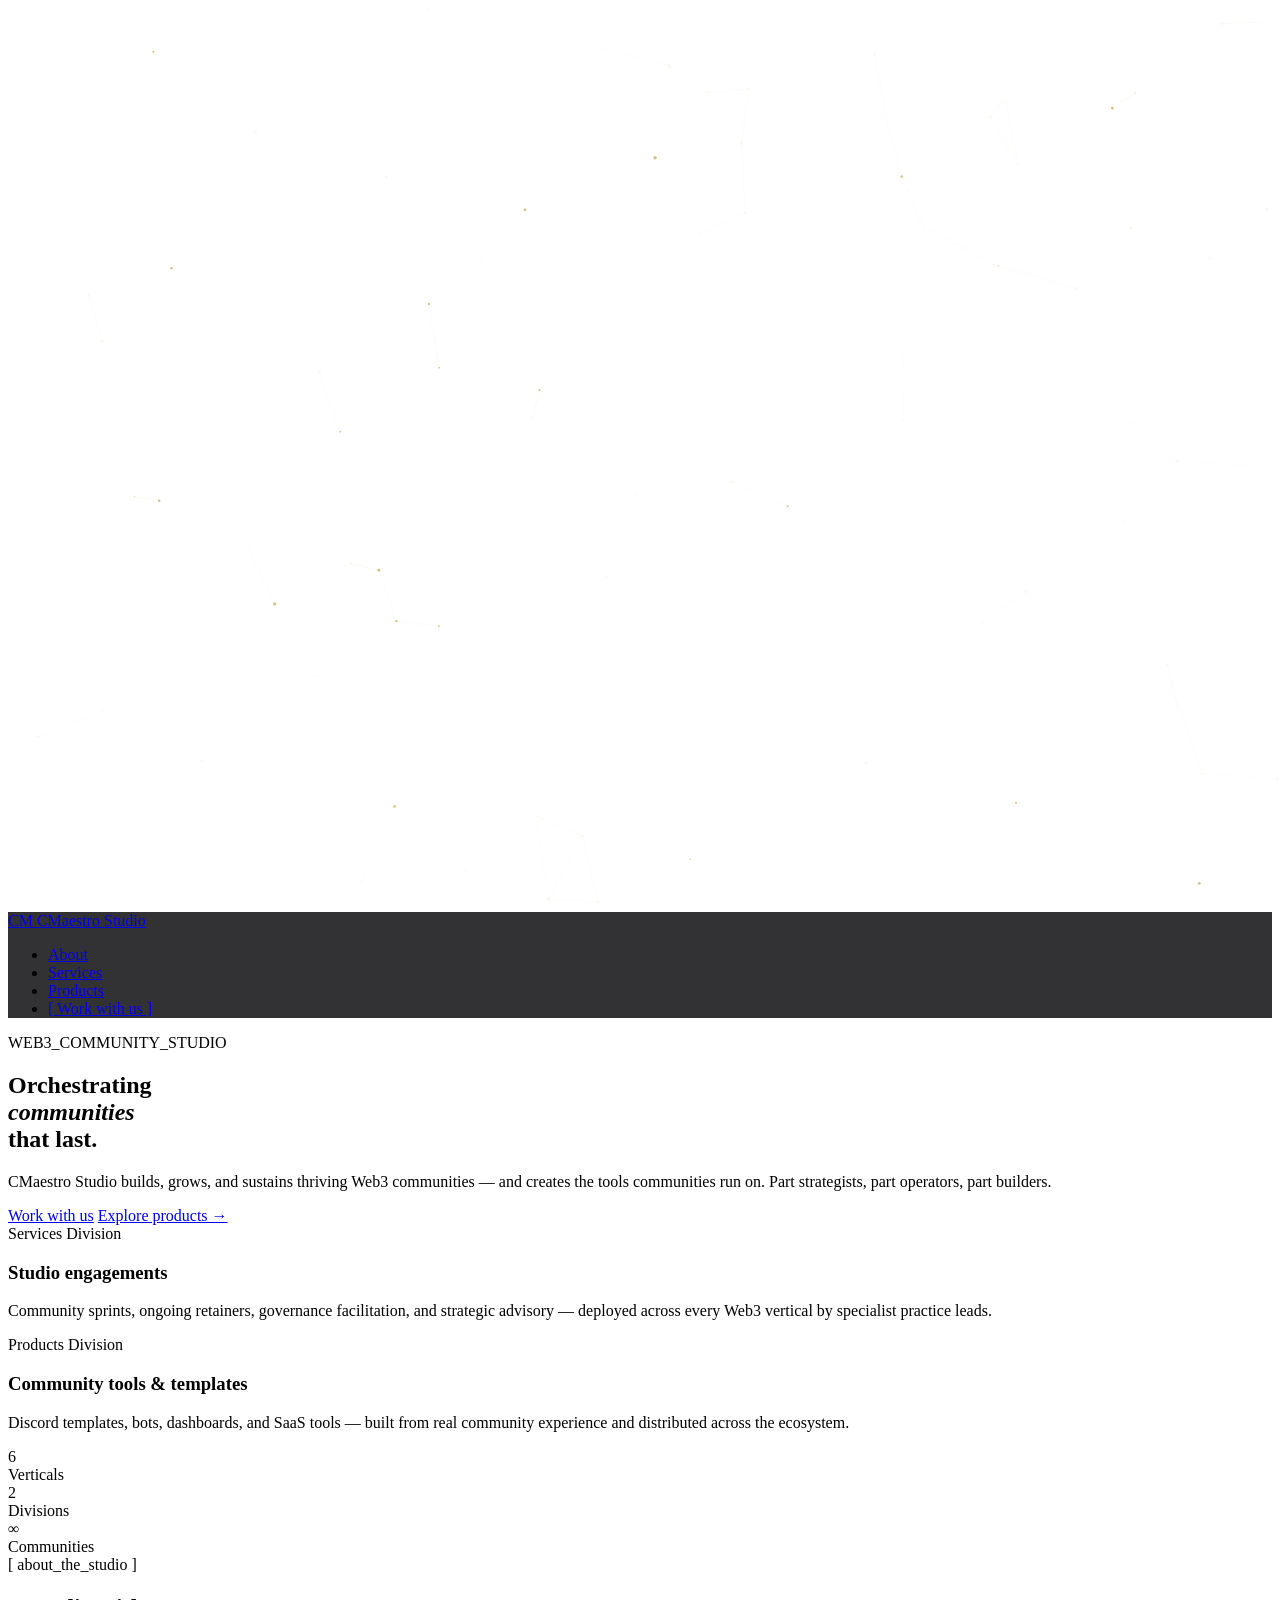
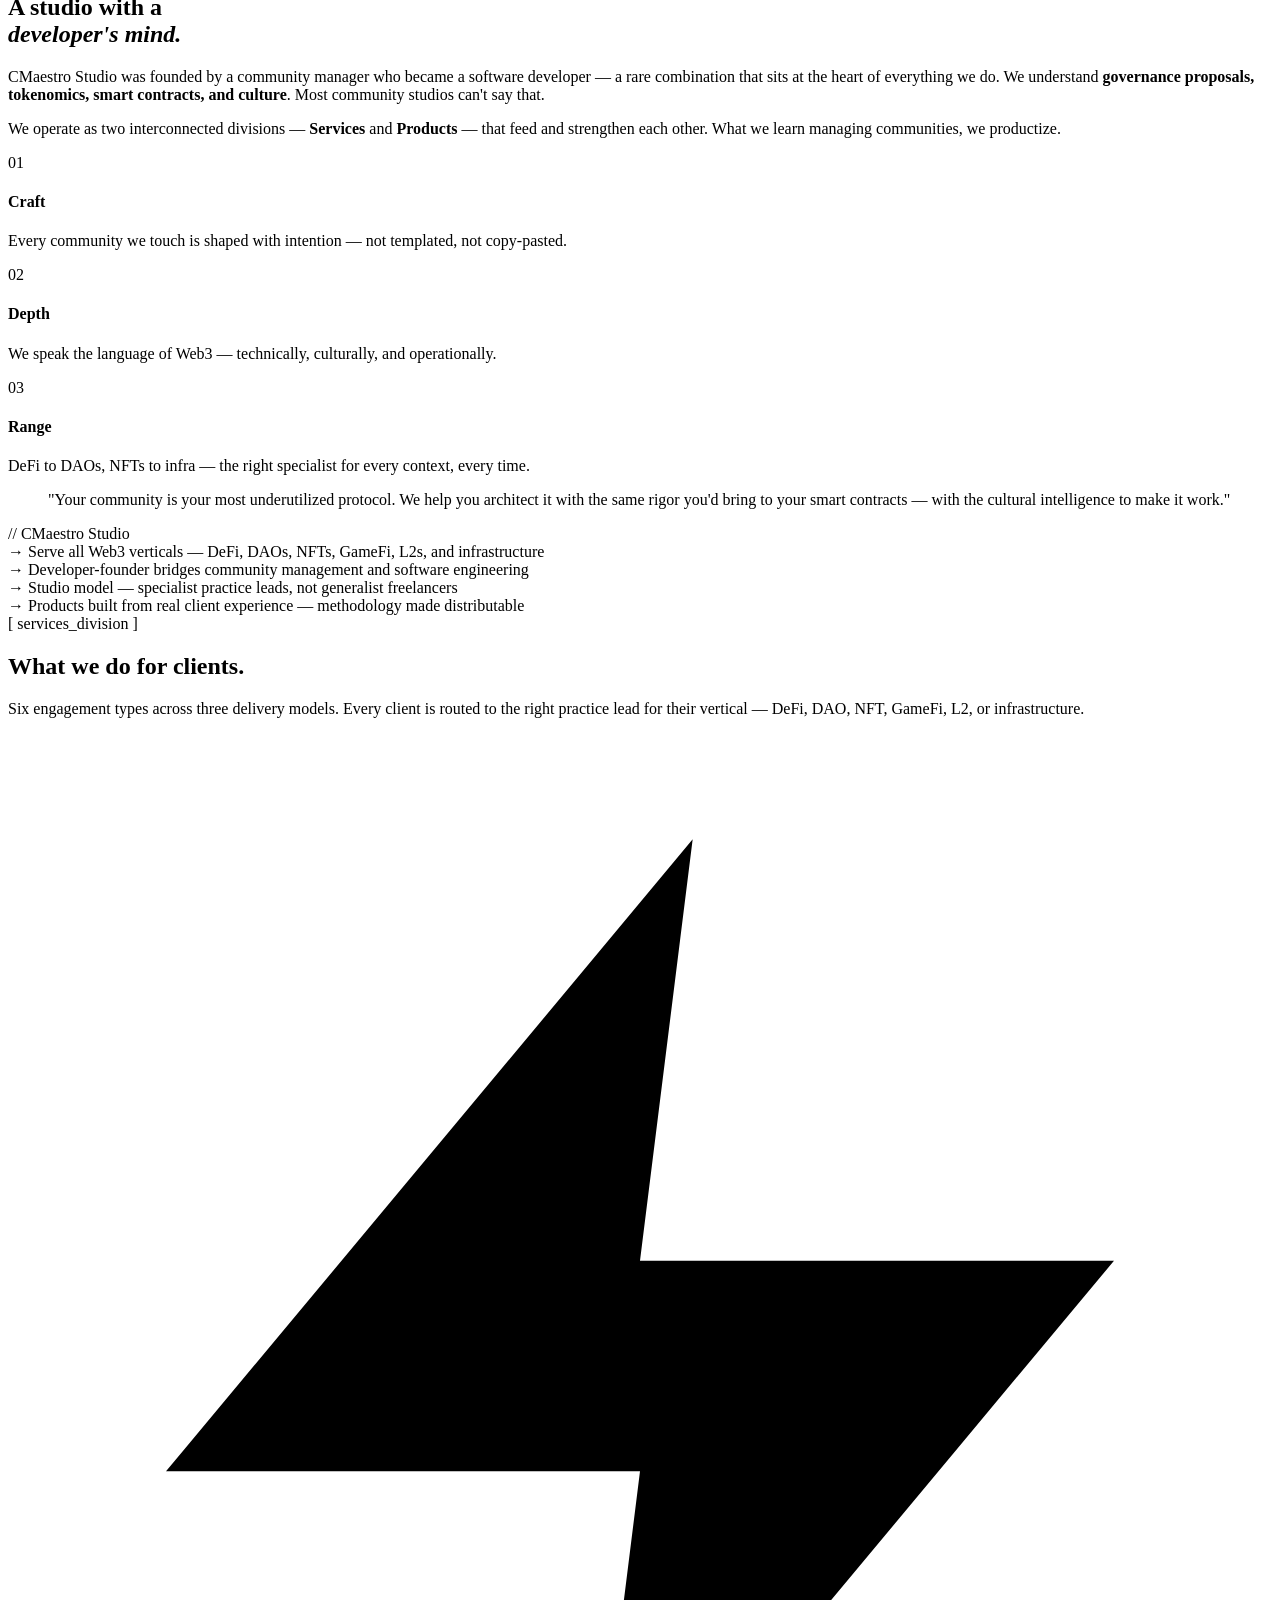
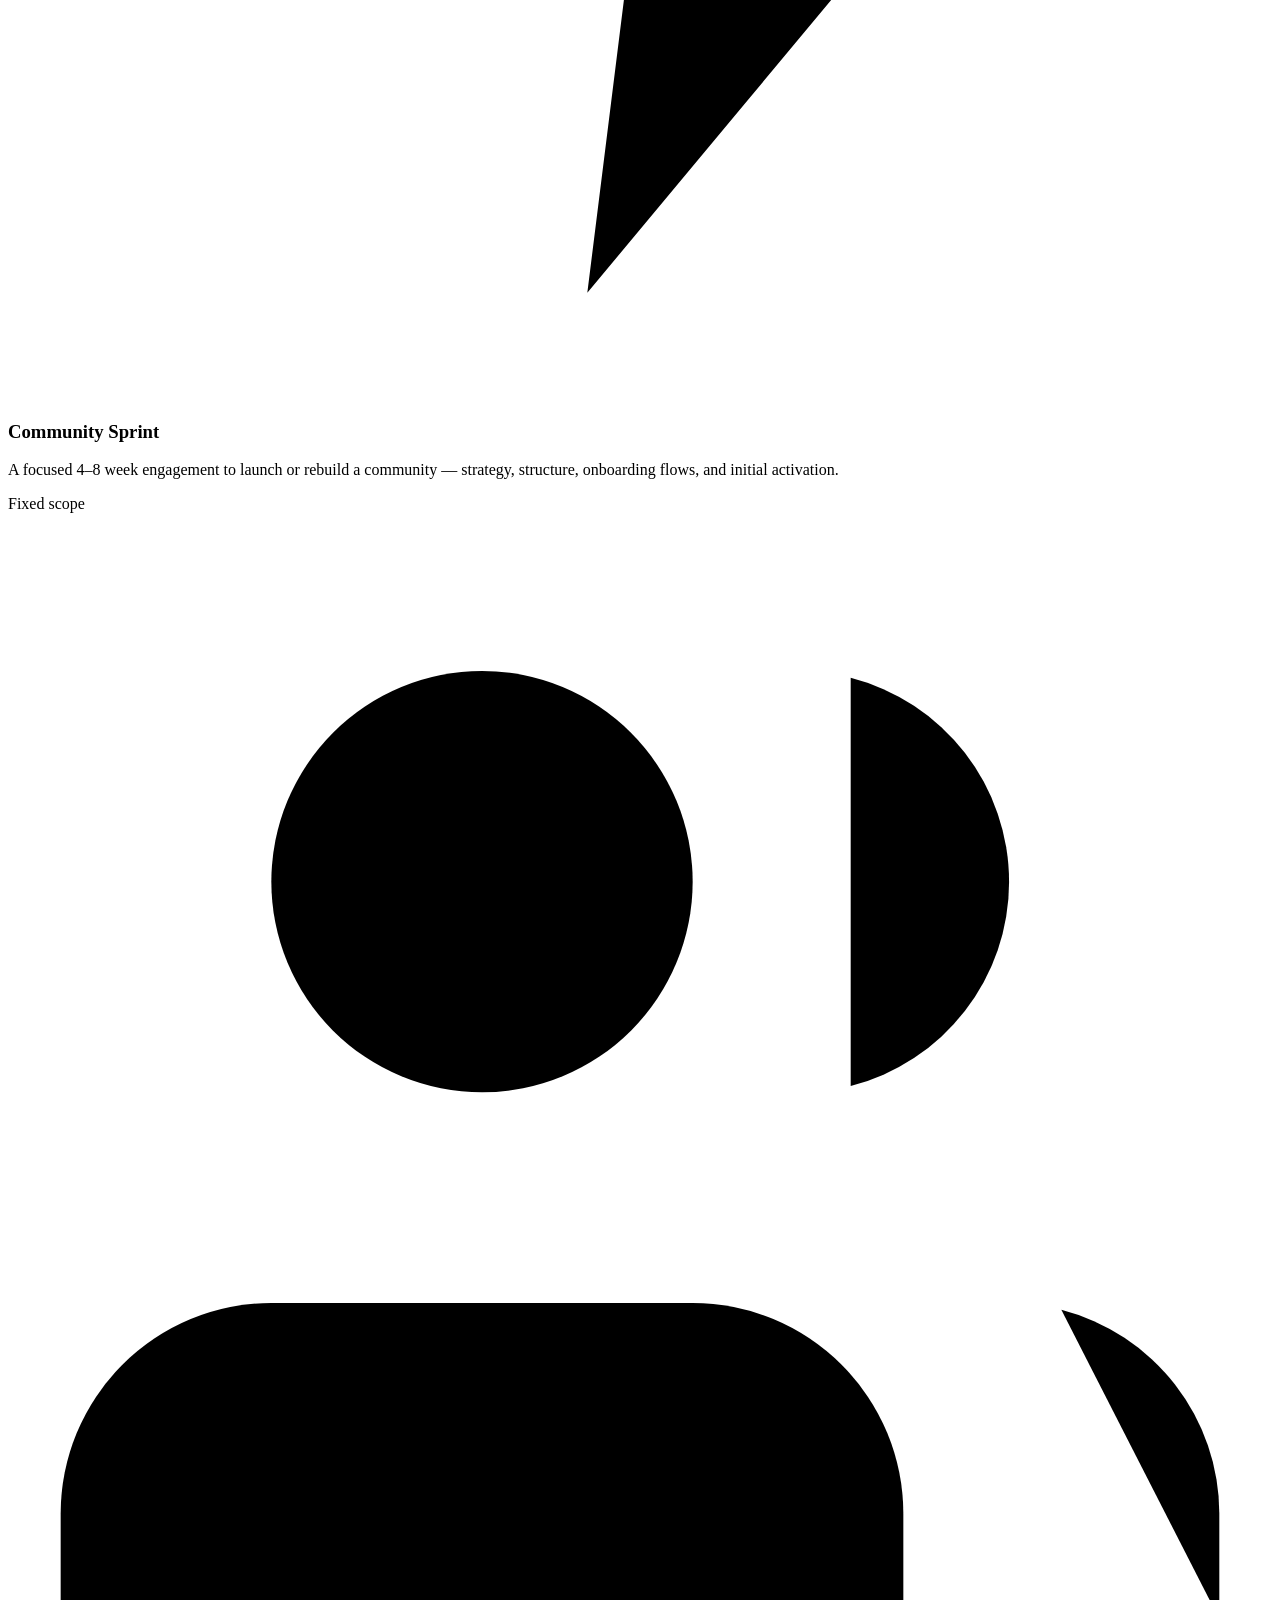
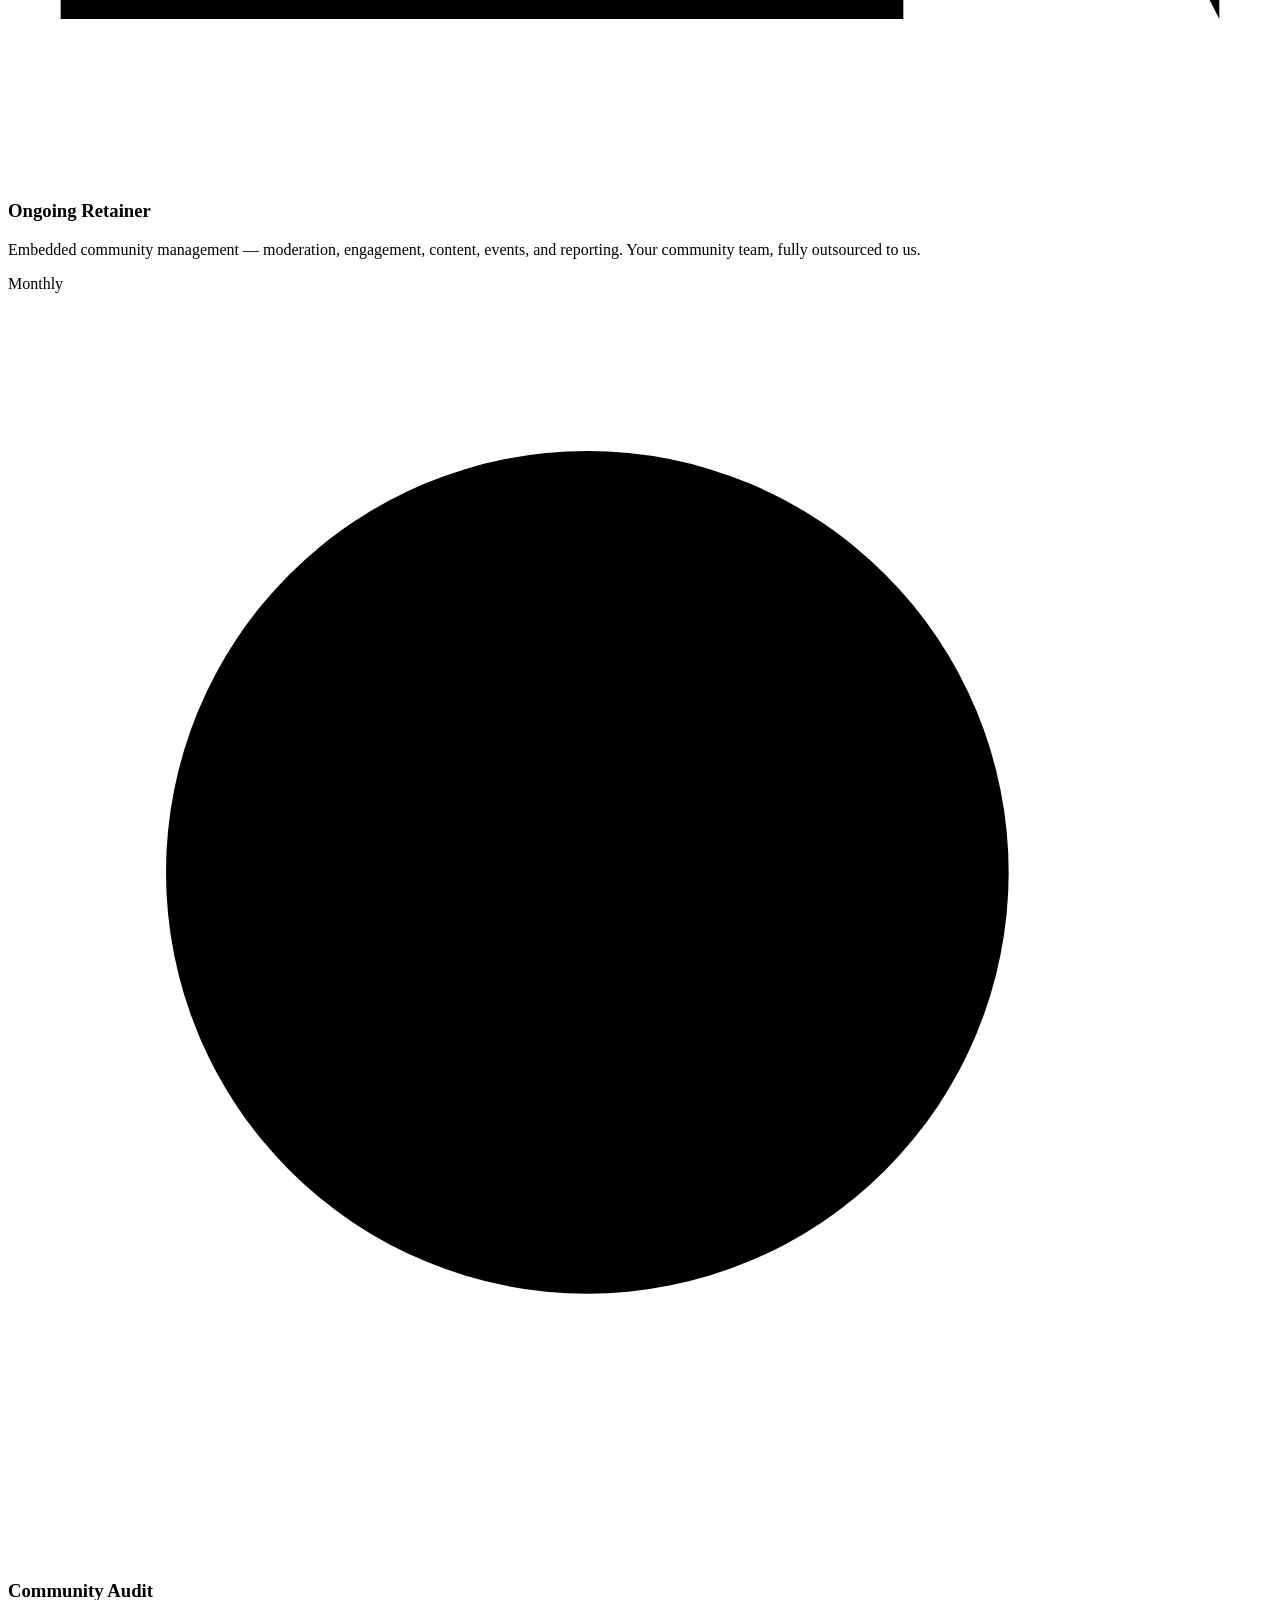
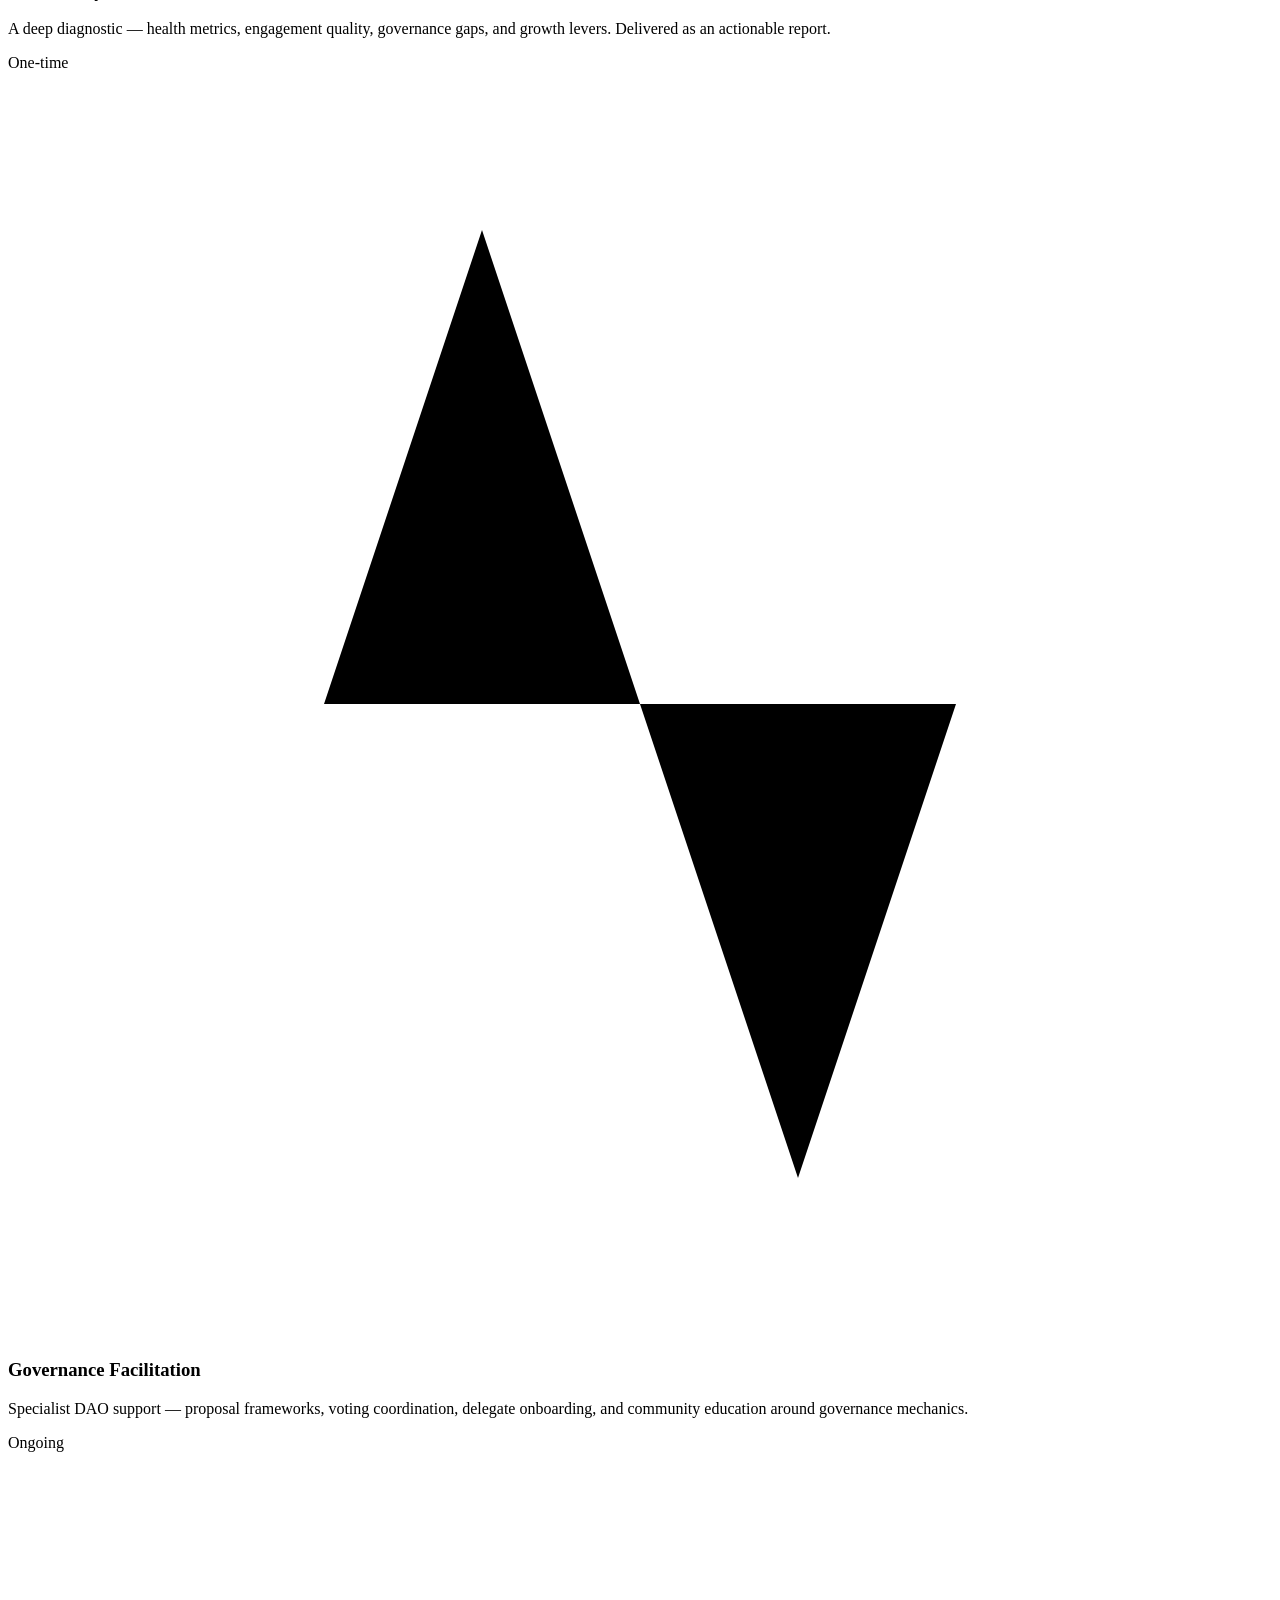
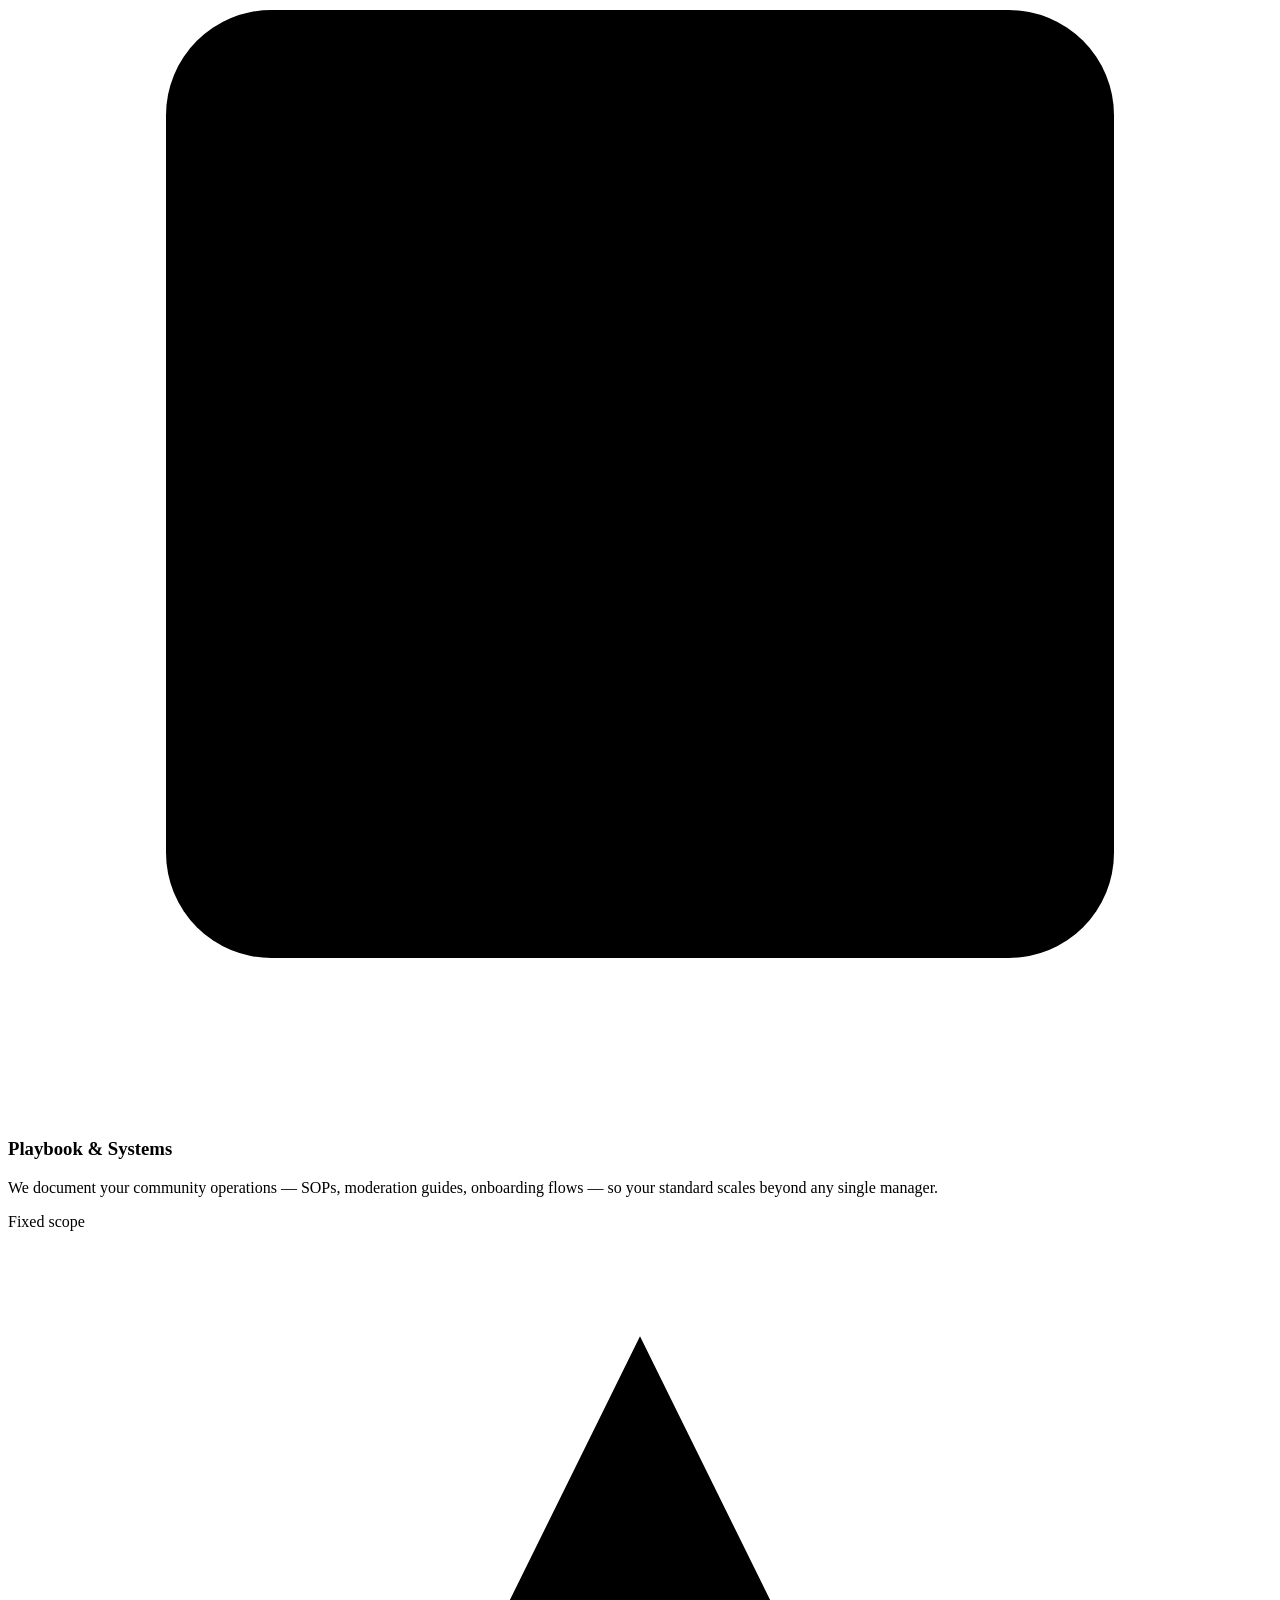
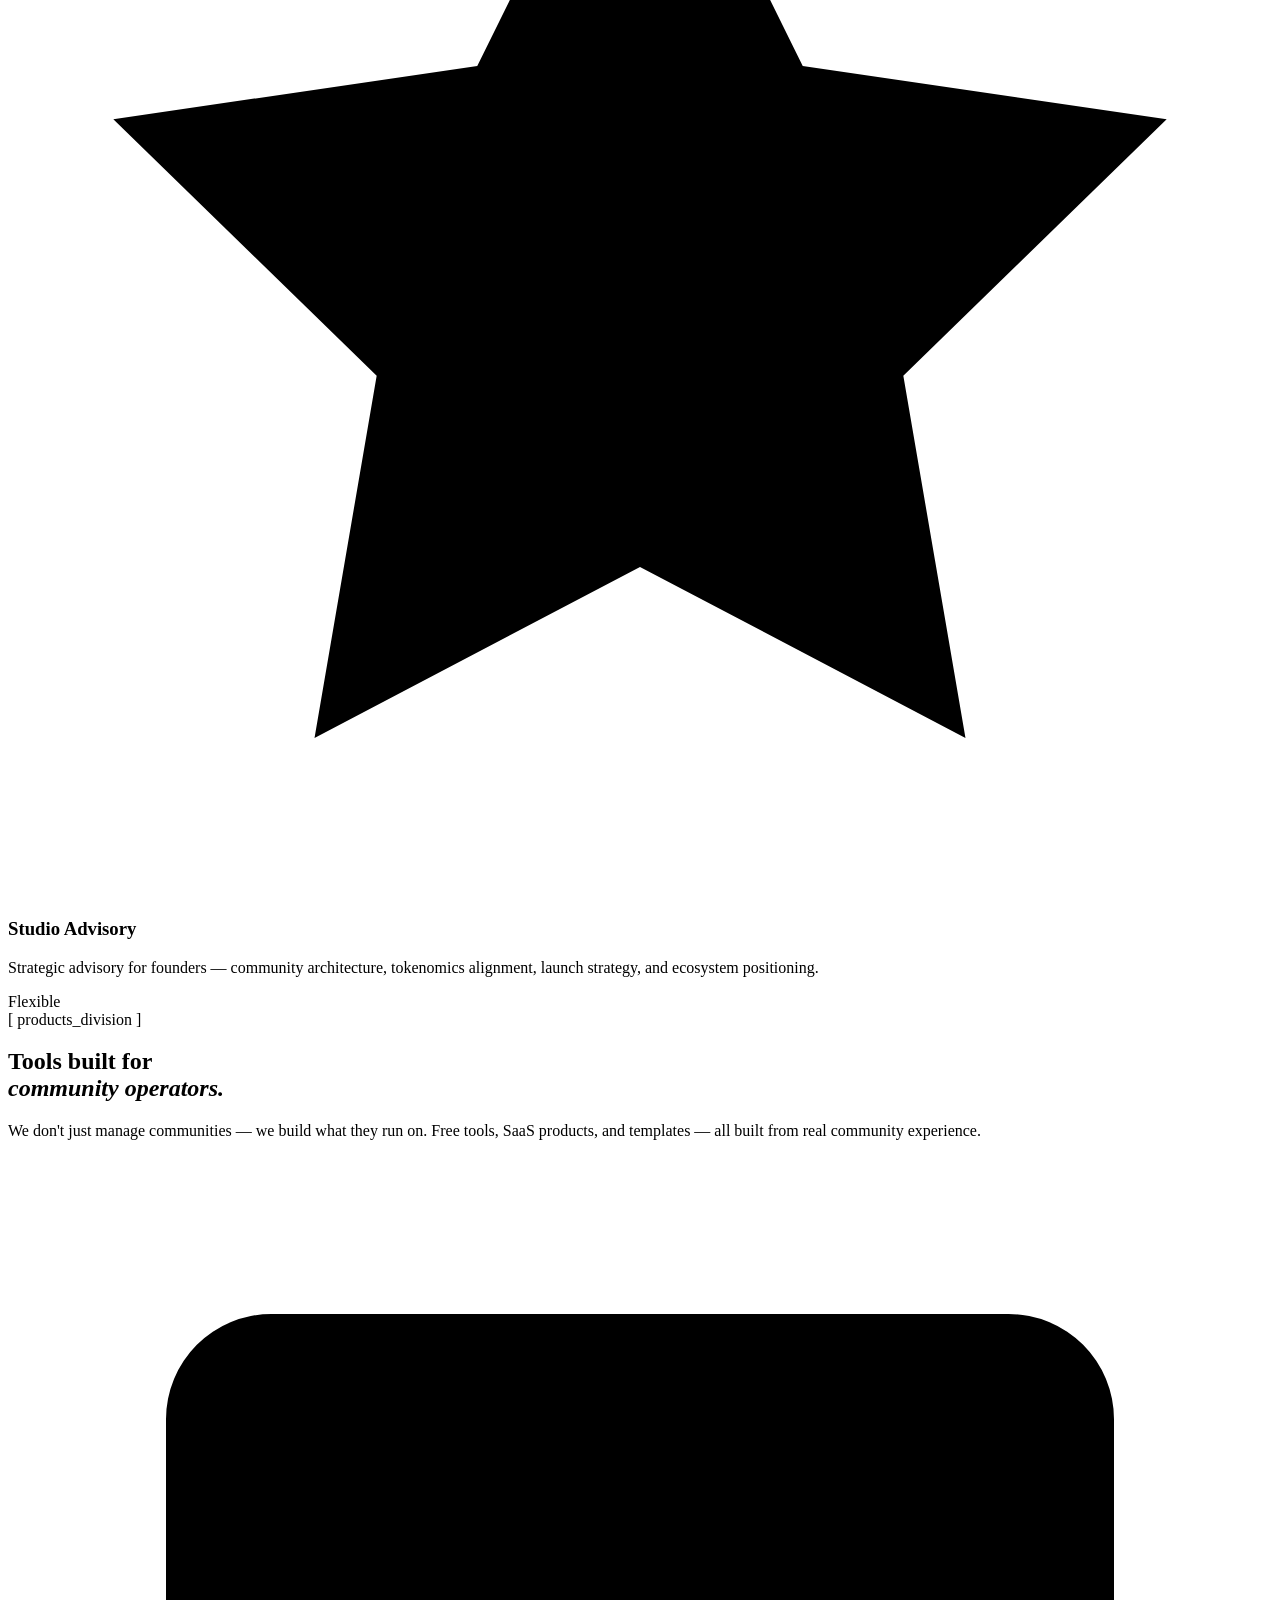
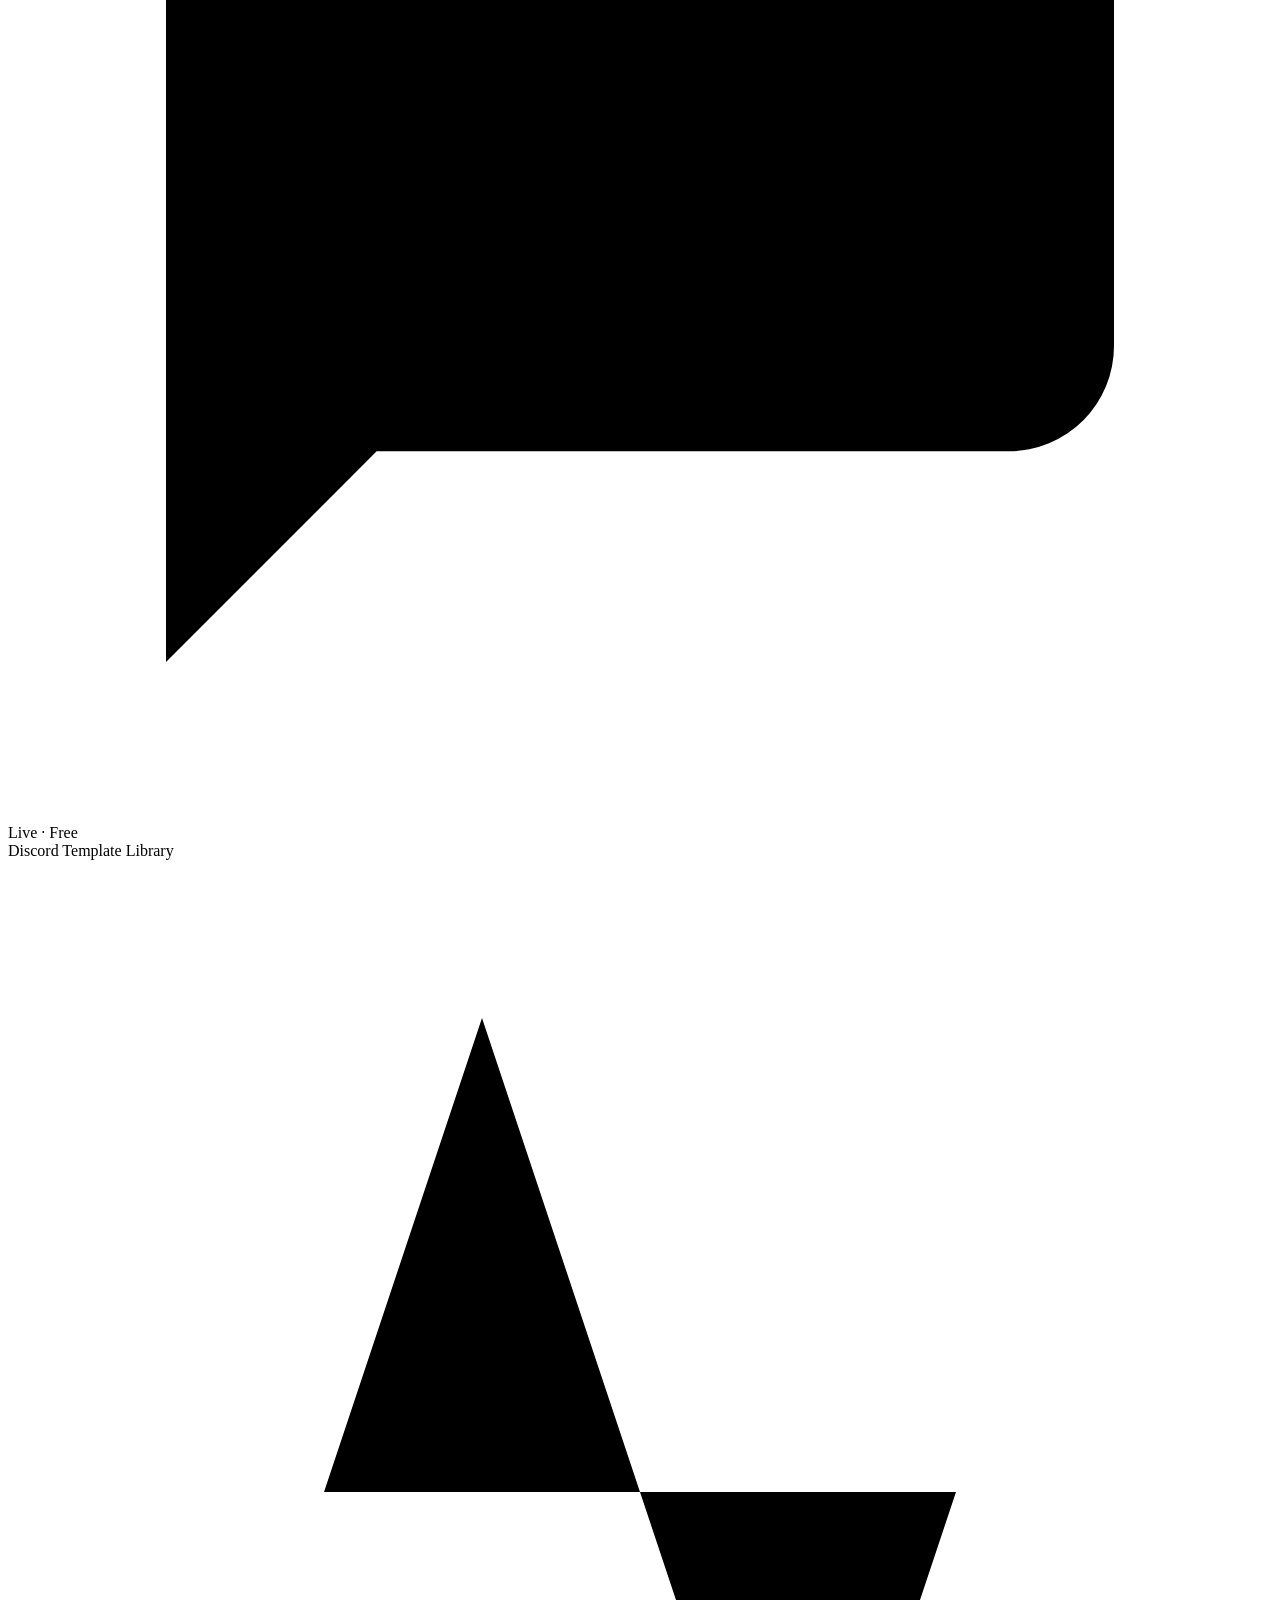
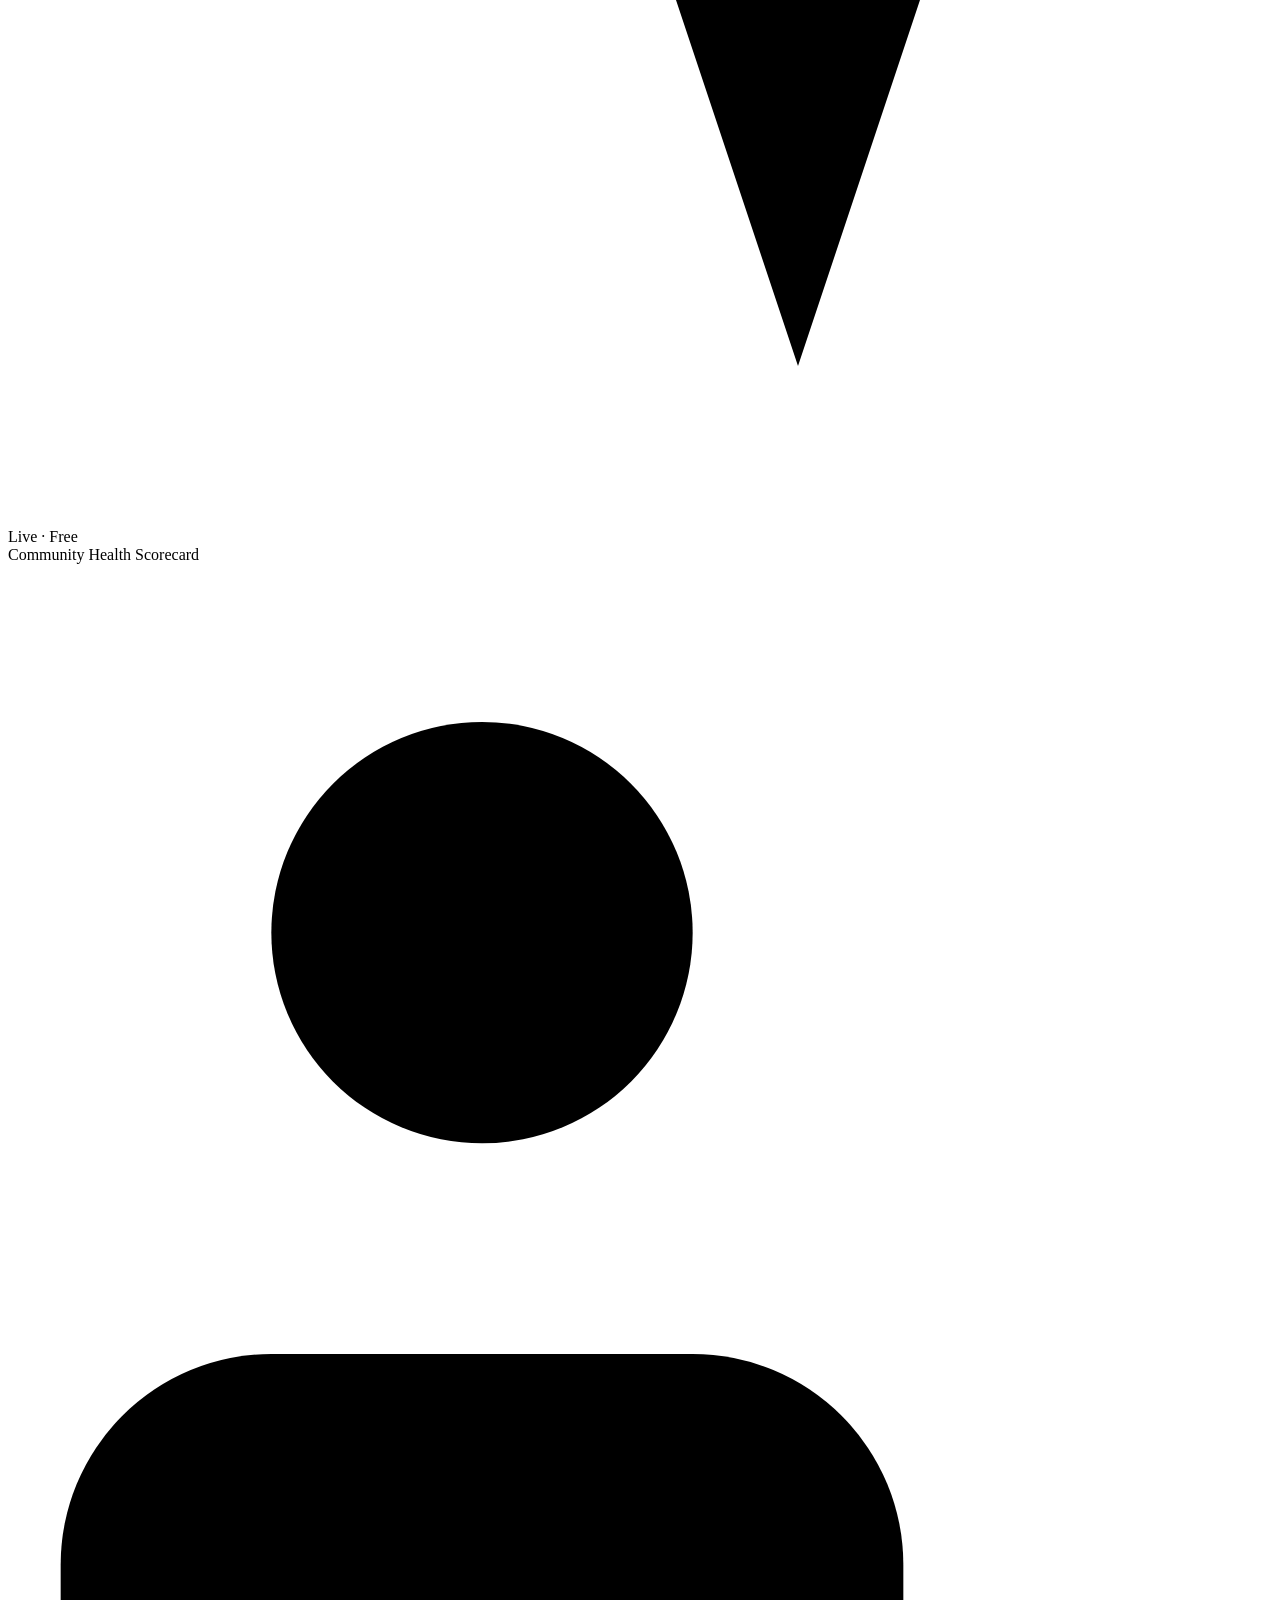
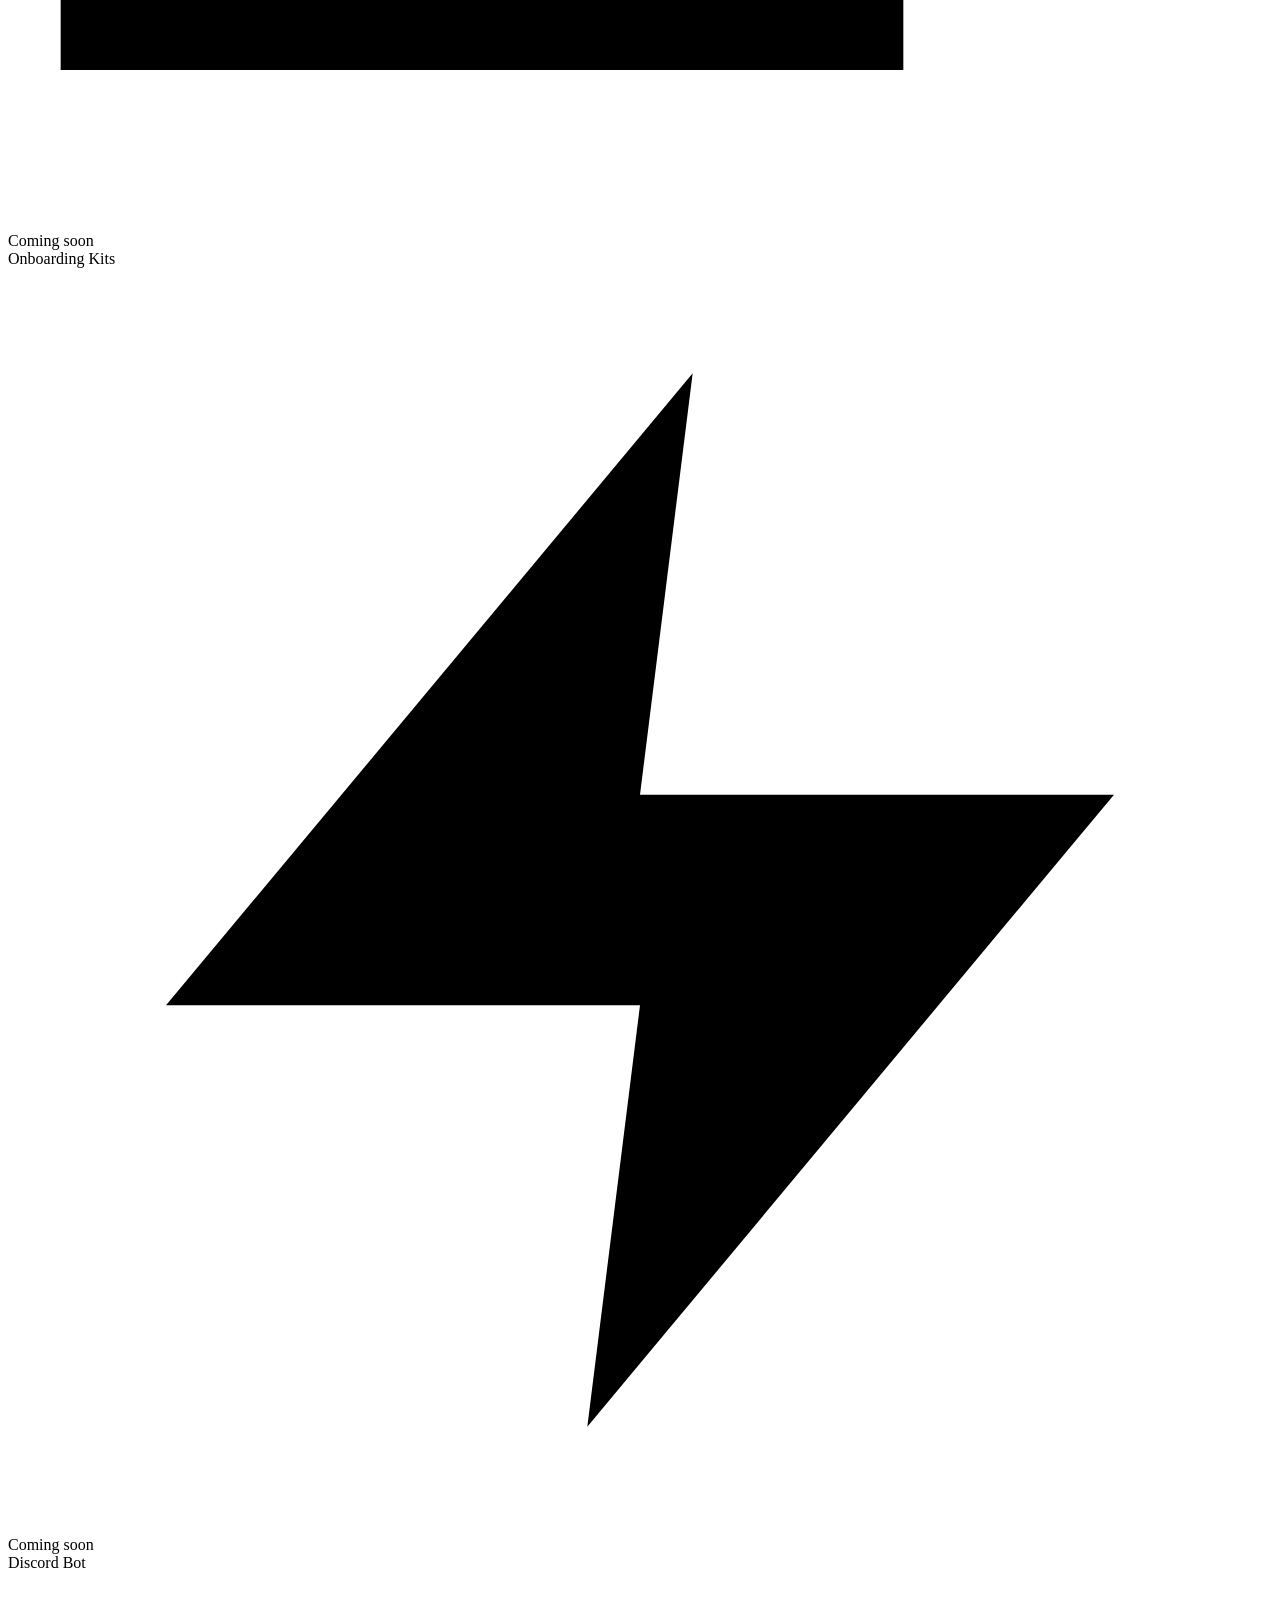
==== index.html @ d226bca2 "Add files via upload" ====
<!DOCTYPE html>
<html lang="en">
<head>
  <meta charset="UTF-8">
  <meta name="viewport" content="width=device-width, initial-scale=1.0">
  <title>CMaestro Studio — Orchestrating communities that last.</title>
  <link rel="preconnect" href="https://fonts.googleapis.com">
  <link rel="preconnect" href="https://fonts.gstatic.com" crossorigin>
  <link rel="stylesheet" href="styles.css">
</head>
<body>

  <div class="cursor"></div>
  <div class="cursor-ring"></div>
  <canvas id="particle-canvas"></canvas>

  <div class="page-wrap">

    <!-- NAV -->
    <nav>
      <a href="/" class="nav-logo">
        <span class="nav-mark">CM</span>
        <span class="nav-name">CMaestro Studio</span>
      </a>
      <ul class="nav-links">
        <li><a href="#about">About</a></li>
        <li><a href="#services">Services</a></li>
        <li><a href="/products/">Products</a></li>
        <li><a href="#contact" class="nav-cta">[ Work with us ]</a></li>
      </ul>
      <div class="nav-hamburger" onclick="toggleMenu()">
        <span></span><span></span><span></span>
      </div>
    </nav>

    <!-- HERO -->
    <section id="hero">
      <div class="hero-grid">
        <div class="hero-left reveal">
          <div class="hero-eyebrow">
            <span class="hero-eyebrow-tag typed-text" data-text="WEB3_COMMUNITY_STUDIO">WEB3_COMMUNITY_STUDIO</span>
            <span class="hero-eyebrow-dot"></span>
          </div>
          <h1>
            <span class="glitch" data-text="Orchestrating">Orchestrating</span><br>
            <em>communities</em><br>
            that last.
          </h1>
          <p class="hero-body">CMaestro Studio builds, grows, and sustains thriving Web3 communities — and creates the tools communities run on. Part strategists, part operators, part builders.</p>
          <div class="hero-actions">
            <a href="#contact" class="btn-primary">Work with us</a>
            <a href="/products/" class="btn-secondary">Explore products →</a>
          </div>
        </div>
        <div class="hero-right reveal reveal-delay-2">
          <div class="hero-card services">
            <div class="hero-card-label">Services Division</div>
            <h3>Studio engagements</h3>
            <p>Community sprints, ongoing retainers, governance facilitation, and strategic advisory — deployed across every Web3 vertical by specialist practice leads.</p>
          </div>
          <div class="hero-card products">
            <div class="hero-card-label">Products Division</div>
            <h3>Community tools &amp; templates</h3>
            <p>Discord templates, bots, dashboards, and SaaS tools — built from real community experience and distributed across the ecosystem.</p>
          </div>
          <div class="hero-stats">
            <div class="hero-stat">
              <div class="hero-stat-num" data-count="6">6</div>
              <div class="hero-stat-label">Verticals</div>
            </div>
            <div class="hero-stat">
              <div class="hero-stat-num" data-count="2">2</div>
              <div class="hero-stat-label">Divisions</div>
            </div>
            <div class="hero-stat">
              <div class="hero-stat-num" data-count="∞">∞</div>
              <div class="hero-stat-label">Communities</div>
            </div>
          </div>
        </div>
      </div>
    </section>

    <div class="section-rule"></div>

    <!-- ABOUT -->
    <section id="about">
      <div class="inner">
        <div class="about-grid">
          <div class="about-left">
            <div class="section-eyebrow eyebrow-gold reveal">
              <span class="section-eyebrow-bracket">[</span>
              <span class="section-eyebrow-text">about_the_studio</span>
              <span class="section-eyebrow-bracket">]</span>
            </div>
            <h2 class="reveal reveal-delay-1">A studio with a<br><em>developer's mind.</em></h2>
            <p class="about-body reveal reveal-delay-2">CMaestro Studio was founded by a community manager who became a software developer — a rare combination that sits at the heart of everything we do. We understand <strong>governance proposals, tokenomics, smart contracts, and culture</strong>. Most community studios can't say that.</p>
            <p class="about-body reveal reveal-delay-2">We operate as two interconnected divisions — <strong>Services</strong> and <strong>Products</strong> — that feed and strengthen each other. What we learn managing communities, we productize.</p>
            <div class="about-pillars reveal reveal-delay-3">
              <div class="about-pillar">
                <div class="pillar-num">01</div>
                <div class="pillar-text">
                  <h4>Craft</h4>
                  <p>Every community we touch is shaped with intention — not templated, not copy-pasted.</p>
                </div>
              </div>
              <div class="about-pillar">
                <div class="pillar-num">02</div>
                <div class="pillar-text">
                  <h4>Depth</h4>
                  <p>We speak the language of Web3 — technically, culturally, and operationally.</p>
                </div>
              </div>
              <div class="about-pillar">
                <div class="pillar-num">03</div>
                <div class="pillar-text">
                  <h4>Range</h4>
                  <p>DeFi to DAOs, NFTs to infra — the right specialist for every context, every time.</p>
                </div>
              </div>
            </div>
          </div>
          <div class="about-right reveal reveal-delay-2">
            <div class="about-quote">
              <blockquote>"Your community is your most underutilized protocol. We help you architect it with the same rigor you'd bring to your smart contracts — <span>with the cultural intelligence to make it work.</span>"</blockquote>
              <div class="about-quote-attr">// CMaestro Studio</div>
            </div>
            <div class="about-edge">
              <div class="edge-item">
                <span class="edge-arrow">→</span>
                <span>Serve all Web3 verticals — DeFi, DAOs, NFTs, GameFi, L2s, and infrastructure</span>
              </div>
              <div class="edge-item">
                <span class="edge-arrow">→</span>
                <span>Developer-founder bridges community management and software engineering</span>
              </div>
              <div class="edge-item">
                <span class="edge-arrow">→</span>
                <span>Studio model — specialist practice leads, not generalist freelancers</span>
              </div>
              <div class="edge-item">
                <span class="edge-arrow">→</span>
                <span>Products built from real client experience — methodology made distributable</span>
              </div>
            </div>
          </div>
        </div>
      </div>
    </section>

    <div class="section-rule"></div>

    <!-- SERVICES -->
    <section id="services">
      <div class="inner">
        <div class="section-eyebrow eyebrow-peach reveal">
          <span class="section-eyebrow-bracket">[</span>
          <span class="section-eyebrow-text">services_division</span>
          <span class="section-eyebrow-bracket">]</span>
        </div>
        <h2 class="reveal reveal-delay-1">What we do for clients.</h2>
        <p class="section-lead reveal reveal-delay-2">Six engagement types across three delivery models. Every client is routed to the right practice lead for their vertical — DeFi, DAO, NFT, GameFi, L2, or infrastructure.</p>
        <div class="services-grid">
          <div class="service-card reveal reveal-delay-1">
            <div class="service-icon">
              <svg viewBox="0 0 24 24"><path d="M13 2L3 14h9l-1 8 10-12h-9l1-8z"/></svg>
            </div>
            <h3>Community Sprint</h3>
            <p>A focused 4–8 week engagement to launch or rebuild a community — strategy, structure, onboarding flows, and initial activation.</p>
            <span class="service-badge badge-sprint">Fixed scope</span>
          </div>
          <div class="service-card reveal reveal-delay-2">
            <div class="service-icon">
              <svg viewBox="0 0 24 24"><path d="M17 21v-2a4 4 0 0 0-4-4H5a4 4 0 0 0-4 4v2"/><circle cx="9" cy="7" r="4"/><path d="M23 21v-2a4 4 0 0 0-3-3.87"/><path d="M16 3.13a4 4 0 0 1 0 7.75"/></svg>
            </div>
            <h3>Ongoing Retainer</h3>
            <p>Embedded community management — moderation, engagement, content, events, and reporting. Your community team, fully outsourced to us.</p>
            <span class="service-badge badge-retainer">Monthly</span>
          </div>
          <div class="service-card reveal reveal-delay-3">
            <div class="service-icon">
              <svg viewBox="0 0 24 24"><circle cx="11" cy="11" r="8"/><path d="m21 21-4.35-4.35"/></svg>
            </div>
            <h3>Community Audit</h3>
            <p>A deep diagnostic — health metrics, engagement quality, governance gaps, and growth levers. Delivered as an actionable report.</p>
            <span class="service-badge badge-audit">One-time</span>
          </div>
          <div class="service-card reveal reveal-delay-1">
            <div class="service-icon">
              <svg viewBox="0 0 24 24"><polyline points="22 12 18 12 15 21 9 3 6 12 2 12"/></svg>
            </div>
            <h3>Governance Facilitation</h3>
            <p>Specialist DAO support — proposal frameworks, voting coordination, delegate onboarding, and community education around governance mechanics.</p>
            <span class="service-badge badge-retainer">Ongoing</span>
          </div>
          <div class="service-card reveal reveal-delay-2">
            <div class="service-icon">
              <svg viewBox="0 0 24 24"><rect x="3" y="3" width="18" height="18" rx="2"/><line x1="3" y1="9" x2="21" y2="9"/><line x1="9" y1="21" x2="9" y2="9"/></svg>
            </div>
            <h3>Playbook &amp; Systems</h3>
            <p>We document your community operations — SOPs, moderation guides, onboarding flows — so your standard scales beyond any single manager.</p>
            <span class="service-badge badge-sprint">Fixed scope</span>
          </div>
          <div class="service-card reveal reveal-delay-3">
            <div class="service-icon">
              <svg viewBox="0 0 24 24"><polygon points="12 2 15.09 8.26 22 9.27 17 14.14 18.18 21.02 12 17.77 5.82 21.02 7 14.14 2 9.27 8.91 8.26 12 2"/></svg>
            </div>
            <h3>Studio Advisory</h3>
            <p>Strategic advisory for founders — community architecture, tokenomics alignment, launch strategy, and ecosystem positioning.</p>
            <span class="service-badge badge-audit">Flexible</span>
          </div>
        </div>
      </div>
    </section>

    <div class="section-rule"></div>

    <!-- PRODUCTS TEASER -->
    <section id="products">
      <div class="inner">
        <div class="section-eyebrow eyebrow-orange reveal">
          <span class="section-eyebrow-bracket">[</span>
          <span class="section-eyebrow-text">products_division</span>
          <span class="section-eyebrow-bracket">]</span>
        </div>
        <h2 class="reveal reveal-delay-1">Tools built for<br><em>community operators.</em></h2>
        <p class="section-lead reveal reveal-delay-2">We don't just manage communities — we build what they run on. Free tools, SaaS products, and templates — all built from real community experience.</p>
        <div class="products-teaser reveal reveal-delay-2">
          <div class="teaser-card">
            <div class="teaser-card-icon">
              <svg viewBox="0 0 24 24"><path d="M21 15a2 2 0 0 1-2 2H7l-4 4V5a2 2 0 0 1 2-2h14a2 2 0 0 1 2 2z"/></svg>
            </div>
            <div class="teaser-card-body">
              <div class="teaser-card-status">Live · Free</div>
              <div class="teaser-card-name">Discord Template Library</div>
            </div>
          </div>
          <div class="teaser-card">
            <div class="teaser-card-icon teaser-icon-purple">
              <svg viewBox="0 0 24 24"><polyline points="22 12 18 12 15 21 9 3 6 12 2 12"/></svg>
            </div>
            <div class="teaser-card-body">
              <div class="teaser-card-status">Live · Free</div>
              <div class="teaser-card-name">Community Health Scorecard</div>
            </div>
          </div>
          <div class="teaser-card teaser-card--soon">
            <div class="teaser-card-icon teaser-icon-peach">
              <svg viewBox="0 0 24 24"><path d="M17 21v-2a4 4 0 0 0-4-4H5a4 4 0 0 0-4 4v2"/><circle cx="9" cy="7" r="4"/></svg>
            </div>
            <div class="teaser-card-body">
              <div class="teaser-card-status">Coming soon</div>
              <div class="teaser-card-name">Onboarding Kits</div>
            </div>
          </div>
          <div class="teaser-card teaser-card--soon">
            <div class="teaser-card-icon teaser-icon-orange">
              <svg viewBox="0 0 24 24"><path d="M13 2L3 14h9l-1 8 10-12h-9l1-8z"/></svg>
            </div>
            <div class="teaser-card-body">
              <div class="teaser-card-status">Coming soon</div>
              <div class="teaser-card-name">Discord Bot</div>
            </div>
          </div>
          <div class="teaser-card teaser-card--soon">
            <div class="teaser-card-icon">
              <svg viewBox="0 0 24 24"><rect x="3" y="3" width="18" height="18" rx="2"/><line x1="3" y1="9" x2="21" y2="9"/><line x1="9" y1="21" x2="9" y2="9"/></svg>
            </div>
            <div class="teaser-card-body">
              <div class="teaser-card-status">Coming soon</div>
              <div class="teaser-card-name">Community OS</div>
            </div>
          </div>
        </div>
        <div class="products-teaser-cta reveal reveal-delay-3">
          <a href="/products/" class="btn-primary">Browse all products →</a>
          <span class="teaser-count">// 2 live · 3 coming soon</span>
        </div>
      </div>
    </section>

    <div class="section-rule"></div>

    <!-- CONTACT -->
    <section id="contact">
      <div class="inner">
        <div class="contact-inner">
          <div class="contact-left">
            <div class="section-eyebrow eyebrow-gold reveal">
              <span class="section-eyebrow-bracket">[</span>
              <span class="section-eyebrow-text">work_with_us</span>
              <span class="section-eyebrow-bracket">]</span>
            </div>
            <h2 class="reveal reveal-delay-1">Let's build something<br><em>that lasts.</em></h2>
            <p class="contact-lead reveal reveal-delay-2">Whether you need a community built from scratch, an existing one revived, or a tool that helps your team operate better — we'd love to hear from you.</p>
            <div class="contact-options reveal reveal-delay-3">
              <button class="contact-option" onclick="setType('services')">
                <div class="contact-option-left">
                  <h4>Explore services</h4>
                  <p>sprints, retainers, audits &amp; advisory</p>
                </div>
                <span class="contact-arrow">→</span>
              </button>
              <button class="contact-option" onclick="setType('products')">
                <div class="contact-option-left">
                  <h4>Get early product access</h4>
                  <p>templates, tools &amp; upcoming SaaS</p>
                </div>
                <span class="contact-arrow">→</span>
              </button>
              <button class="contact-option" onclick="setType('partnership')">
                <div class="contact-option-left">
                  <h4>Partnership or collab</h4>
                  <p>studios, ecosystems &amp; builders</p>
                </div>
                <span class="contact-arrow">→</span>
              </button>
            </div>
          </div>
          <div class="contact-right reveal reveal-delay-2">
            <form class="contact-form" id="contact-form" name="contact" data-netlify="true" netlify-honeypot="bot-field">
              <input type="hidden" name="form-name" value="contact">
              <input type="hidden" name="bot-field">
              <div class="form-row">
                <div class="form-group">
                  <label>Name</label>
                  <input type="text" name="name" placeholder="Your name">
                </div>
                <div class="form-group">
                  <label>Email</label>
                  <input type="email" name="email" placeholder="you@project.xyz">
                </div>
              </div>
              <div class="form-group">
                <label>Project / Organisation</label>
                <input type="text" name="project" placeholder="Your project name">
              </div>
              <div class="form-group">
                <label>I'm interested in</label>
                <select id="inquiry-type" name="interest">
                  <option value="">select_one...</option>
                  <option value="services">Studio services</option>
                  <option value="products">Products &amp; tools</option>
                  <option value="partnership">Partnership</option>
                  <option value="other">Something else</option>
                </select>
              </div>
              <div class="form-group">
                <label>Tell us about your community</label>
                <textarea name="message" placeholder="What's your project, what stage is your community at, and what do you need?"></textarea>
              </div>
              <button type="submit" class="form-submit">send_message →</button>
            </form>
            <div class="form-success" id="form-success" style="display:none">
              <div class="form-success-icon">
                <svg viewBox="0 0 24 24" fill="none" stroke="currentColor" stroke-width="1.5" stroke-linecap="round" stroke-linejoin="round">
                  <polyline points="20 6 9 17 4 12"/>
                </svg>
              </div>
              <p class="form-success-eyebrow">// message_received</p>
              <h3 class="form-success-title">We'll be in touch soon.</h3>
              <p class="form-success-body">Thanks for reaching out. We'll get back to you within 1–2 business days.</p>
            </div>
          </div>
        </div>
      </div>
    </section>

    <!-- FOOTER -->
    <footer>
      <div class="footer-logo">
        <span class="footer-mark">CM</span>
        <span class="footer-name">CMaestro Studio</span>
      </div>
      <div class="footer-links">
        <a href="#about">about</a>
        <a href="#services">services</a>
        <a href="/products/">products</a>
        <a href="/scorecard/">scorecard</a>
        <a href="#contact">contact</a>
      </div>
      <div class="footer-copy">© 2025 CMaestro Studio</div>
    </footer>

  </div>

  <script src="main.js"></script>
</body>
</html>
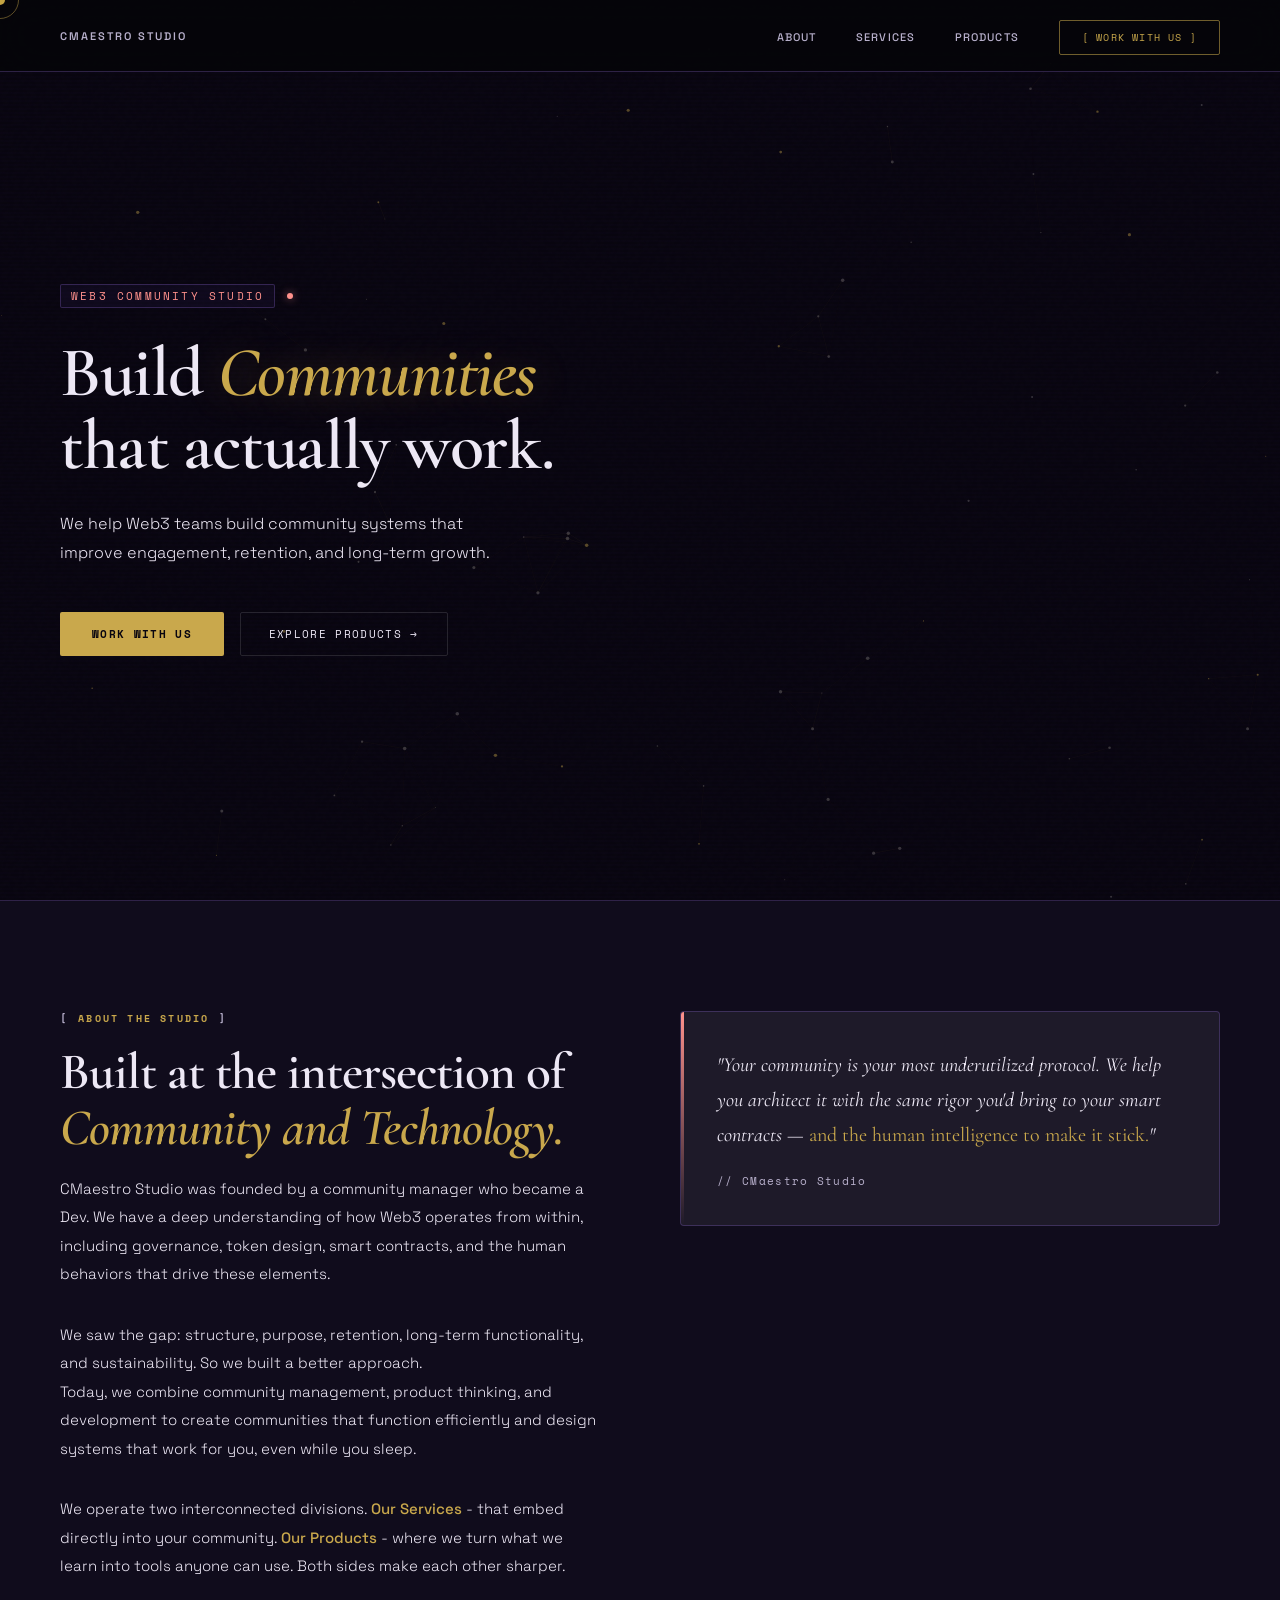
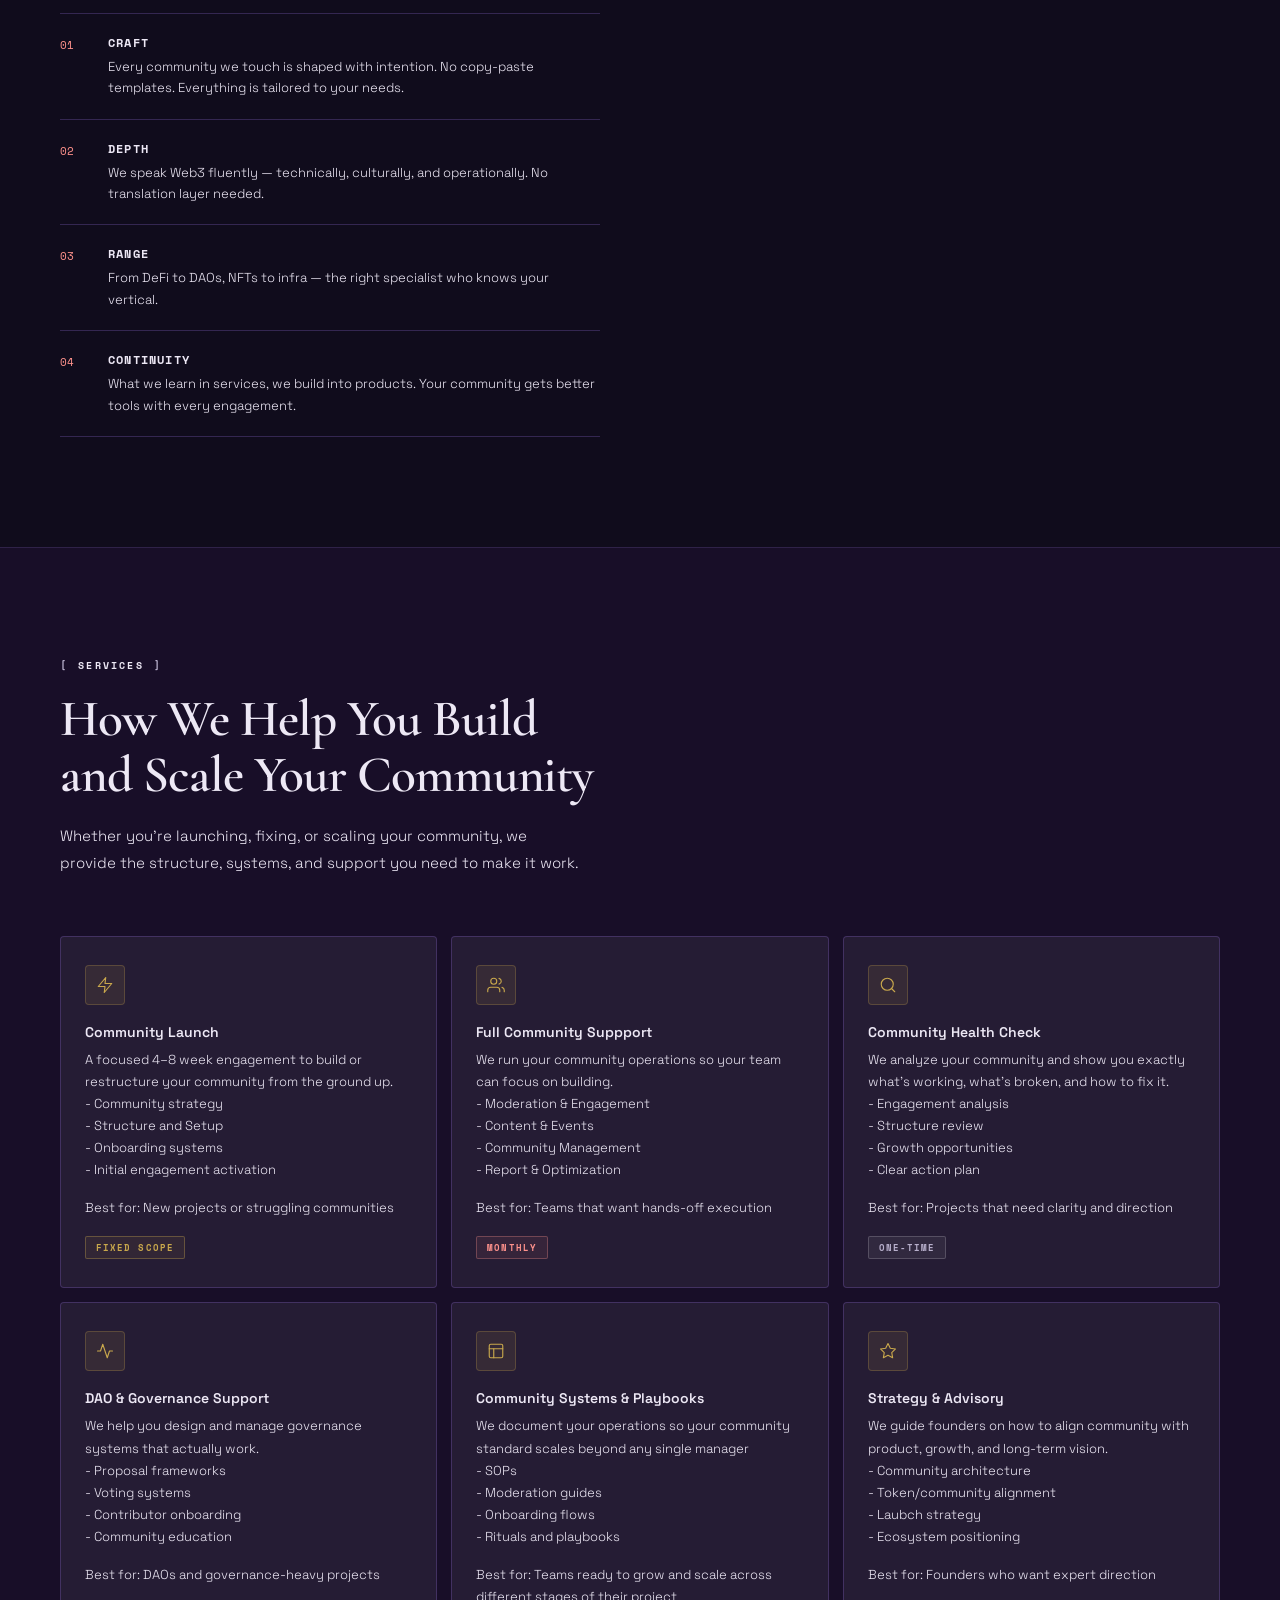
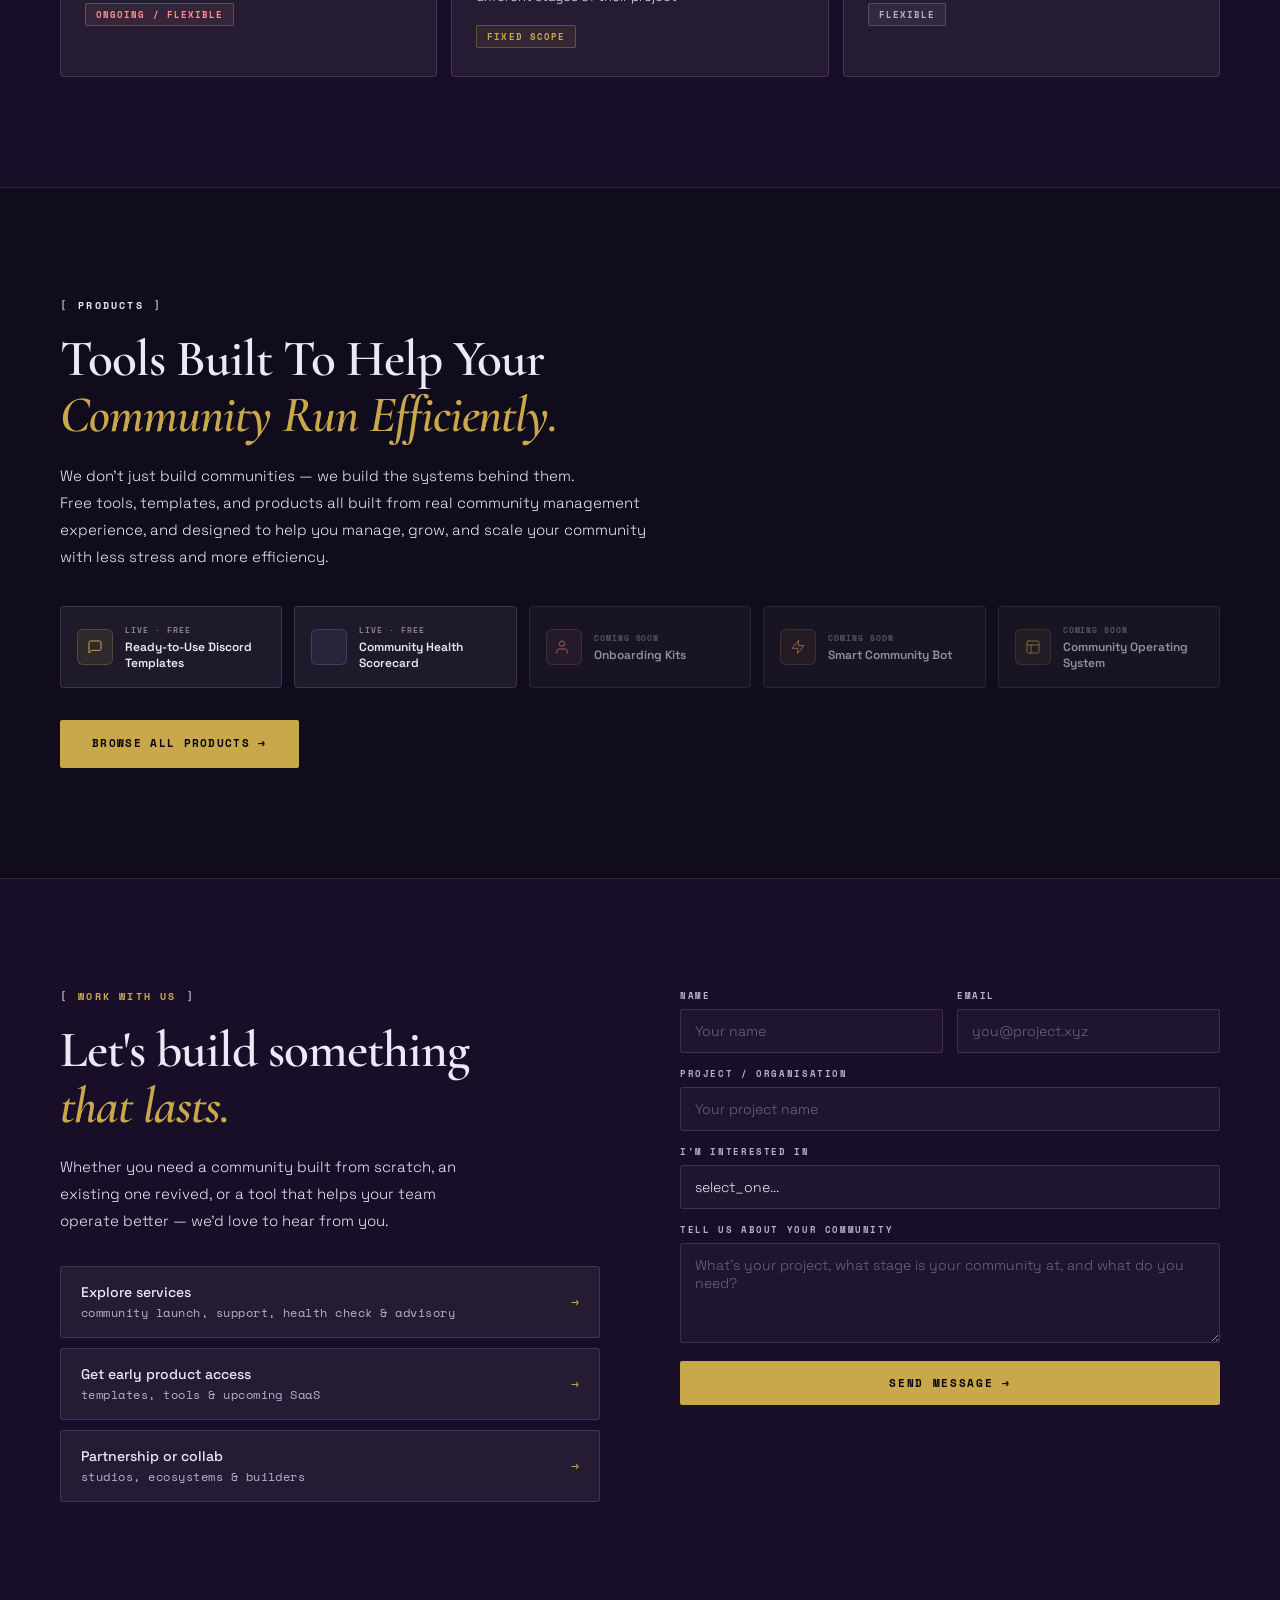
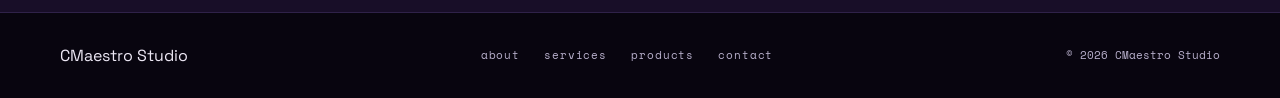
==== commit 85e3594f: "changes made to the hero page of cmaestro website" ====
--- a/index.html
+++ b/index.html
@@ -3,7 +3,7 @@
 <head>
   <meta charset="UTF-8">
   <meta name="viewport" content="width=device-width, initial-scale=1.0">
-  <title>CMaestro Studio — Orchestrating communities that last.</title>
+  <title>CMaestro Studio</title>
   <link rel="preconnect" href="https://fonts.googleapis.com">
   <link rel="preconnect" href="https://fonts.gstatic.com" crossorigin>
   <link rel="stylesheet" href="styles.css">
@@ -19,7 +19,7 @@
     <!-- NAV -->
     <nav>
       <a href="/" class="nav-logo">
-        <span class="nav-mark">CM</span>
+        <!-- <span class="nav-mark">CM</span> -->
         <span class="nav-name">CMaestro Studio</span>
       </a>
       <ul class="nav-links">
@@ -35,48 +35,19 @@
 
     <!-- HERO -->
     <section id="hero">
-      <div class="hero-grid">
-        <div class="hero-left reveal">
-          <div class="hero-eyebrow">
-            <span class="hero-eyebrow-tag typed-text" data-text="WEB3_COMMUNITY_STUDIO">WEB3_COMMUNITY_STUDIO</span>
-            <span class="hero-eyebrow-dot"></span>
-          </div>
-          <h1>
-            <span class="glitch" data-text="Orchestrating">Orchestrating</span><br>
-            <em>communities</em><br>
-            that last.
-          </h1>
-          <p class="hero-body">CMaestro Studio builds, grows, and sustains thriving Web3 communities — and creates the tools communities run on. Part strategists, part operators, part builders.</p>
-          <div class="hero-actions">
-            <a href="#contact" class="btn-primary">Work with us</a>
-            <a href="/products/" class="btn-secondary">Explore products →</a>
-          </div>
-        </div>
-        <div class="hero-right reveal reveal-delay-2">
-          <div class="hero-card services">
-            <div class="hero-card-label">Services Division</div>
-            <h3>Studio engagements</h3>
-            <p>Community sprints, ongoing retainers, governance facilitation, and strategic advisory — deployed across every Web3 vertical by specialist practice leads.</p>
-          </div>
-          <div class="hero-card products">
-            <div class="hero-card-label">Products Division</div>
-            <h3>Community tools &amp; templates</h3>
-            <p>Discord templates, bots, dashboards, and SaaS tools — built from real community experience and distributed across the ecosystem.</p>
-          </div>
-          <div class="hero-stats">
-            <div class="hero-stat">
-              <div class="hero-stat-num" data-count="6">6</div>
-              <div class="hero-stat-label">Verticals</div>
-            </div>
-            <div class="hero-stat">
-              <div class="hero-stat-num" data-count="2">2</div>
-              <div class="hero-stat-label">Divisions</div>
-            </div>
-            <div class="hero-stat">
-              <div class="hero-stat-num" data-count="∞">∞</div>
-              <div class="hero-stat-label">Communities</div>
-            </div>
-          </div>
+      <div class="hero-left reveal">
+        <div class="hero-eyebrow">
+          <span class="hero-eyebrow-tag typed-text" data-text="WEB3 COMMUNITY STUDIO">WEB3 COMMUNITY STUDIO</span>
+          <span class="hero-eyebrow-dot"></span>
+        </div>
+        <h1>
+          <span class="glitch" data-text="Orchestrating">Build</span>
+          <em>Communities</em><br>that actually work.
+        </h1>
+        <p class="hero-body">We help Web3 teams build community systems that improve engagement, retention, and long-term growth.</p>
+        <div class="hero-actions">
+          <a href="#contact" class="btn-primary">Work with us</a>
+          <a href="/products/" class="btn-secondary">Explore products →</a>
         </div>
       </div>
     </section>
@@ -90,60 +61,52 @@
           <div class="about-left">
             <div class="section-eyebrow eyebrow-gold reveal">
               <span class="section-eyebrow-bracket">[</span>
-              <span class="section-eyebrow-text">about_the_studio</span>
+              <span class="section-eyebrow-text">about the studio</span>
               <span class="section-eyebrow-bracket">]</span>
             </div>
-            <h2 class="reveal reveal-delay-1">A studio with a<br><em>developer's mind.</em></h2>
-            <p class="about-body reveal reveal-delay-2">CMaestro Studio was founded by a community manager who became a software developer — a rare combination that sits at the heart of everything we do. We understand <strong>governance proposals, tokenomics, smart contracts, and culture</strong>. Most community studios can't say that.</p>
-            <p class="about-body reveal reveal-delay-2">We operate as two interconnected divisions — <strong>Services</strong> and <strong>Products</strong> — that feed and strengthen each other. What we learn managing communities, we productize.</p>
+            <h2 class="reveal reveal-delay-1">Built at the intersection of<br><em>Community and Technology.</em></h2>
+            <p class="about-body reveal reveal-delay-2">CMaestro Studio was founded by a community manager who became a Dev. We have a deep understanding of how Web3 operates from within, including governance, token design, smart contracts, and the human behaviors that drive these elements.</p>
+            <p class="about-body reveal reveal-delay-2">We saw the gap: structure, purpose, retention, long-term functionality, and sustainability. 
+            So we built a better approach. <br>Today, we combine community management, product thinking, and development to create communities that function efficiently and design systems that work for you, even while you sleep.
+            </p>
+
+            <p class="about-body reveal reveal-delay-2">We operate two interconnected divisions. <strong>Our Services</strong> - that embed directly into your community. <strong>Our Products</strong> - where we turn what we learn into tools anyone can use. Both sides make each other sharper.</p>
             <div class="about-pillars reveal reveal-delay-3">
               <div class="about-pillar">
                 <div class="pillar-num">01</div>
                 <div class="pillar-text">
                   <h4>Craft</h4>
-                  <p>Every community we touch is shaped with intention — not templated, not copy-pasted.</p>
+                  <p>Every community we touch is shaped with intention. No copy-paste templates. Everything is tailored to your needs.</p>
                 </div>
               </div>
               <div class="about-pillar">
                 <div class="pillar-num">02</div>
                 <div class="pillar-text">
                   <h4>Depth</h4>
-                  <p>We speak the language of Web3 — technically, culturally, and operationally.</p>
+                  <p>We speak Web3 fluently — technically, culturally, and operationally. No translation layer needed.</p>
                 </div>
               </div>
               <div class="about-pillar">
                 <div class="pillar-num">03</div>
                 <div class="pillar-text">
                   <h4>Range</h4>
-                  <p>DeFi to DAOs, NFTs to infra — the right specialist for every context, every time.</p>
+                  <p>From DeFi to DAOs, NFTs to infra — the right specialist who knows your vertical.</p>
+                </div>
+              </div>
+              <div class="about-pillar">
+                <div class="pillar-num">04</div>
+                <div class="pillar-text">
+                  <h4>Continuity</h4>
+                  <p>What we learn in services, we build into products. Your community gets better tools with every engagement.</p>
                 </div>
               </div>
             </div>
           </div>
           <div class="about-right reveal reveal-delay-2">
             <div class="about-quote">
-              <blockquote>"Your community is your most underutilized protocol. We help you architect it with the same rigor you'd bring to your smart contracts — <span>with the cultural intelligence to make it work.</span>"</blockquote>
+              <blockquote>"Your community is your most underutilized protocol. We help you architect it with the same rigor you'd bring to your smart contracts  — <span>and the human intelligence to make it stick.</span>"</blockquote>
               <div class="about-quote-attr">// CMaestro Studio</div>
             </div>
-            <div class="about-edge">
-              <div class="edge-item">
-                <span class="edge-arrow">→</span>
-                <span>Serve all Web3 verticals — DeFi, DAOs, NFTs, GameFi, L2s, and infrastructure</span>
-              </div>
-              <div class="edge-item">
-                <span class="edge-arrow">→</span>
-                <span>Developer-founder bridges community management and software engineering</span>
-              </div>
-              <div class="edge-item">
-                <span class="edge-arrow">→</span>
-                <span>Studio model — specialist practice leads, not generalist freelancers</span>
-              </div>
-              <div class="edge-item">
-                <span class="edge-arrow">→</span>
-                <span>Products built from real client experience — methodology made distributable</span>
-              </div>
-            </div>
-          </div>
         </div>
       </div>
     </section>
@@ -155,58 +118,76 @@
       <div class="inner">
         <div class="section-eyebrow eyebrow-peach reveal">
           <span class="section-eyebrow-bracket">[</span>
-          <span class="section-eyebrow-text">services_division</span>
+          <span class="section-eyebrow-text">services</span>
           <span class="section-eyebrow-bracket">]</span>
         </div>
-        <h2 class="reveal reveal-delay-1">What we do for clients.</h2>
-        <p class="section-lead reveal reveal-delay-2">Six engagement types across three delivery models. Every client is routed to the right practice lead for their vertical — DeFi, DAO, NFT, GameFi, L2, or infrastructure.</p>
+        <h2 class="reveal reveal-delay-1"> How We Help You Build <br>and Scale Your Community</h2>
+        <p class="section-lead reveal reveal-delay-2">Whether you're launching, fixing, or scaling your community, we provide the structure, systems, and support you need to make it work.</p>
         <div class="services-grid">
           <div class="service-card reveal reveal-delay-1">
             <div class="service-icon">
               <svg viewBox="0 0 24 24"><path d="M13 2L3 14h9l-1 8 10-12h-9l1-8z"/></svg>
             </div>
-            <h3>Community Sprint</h3>
-            <p>A focused 4–8 week engagement to launch or rebuild a community — strategy, structure, onboarding flows, and initial activation.</p>
+            <h3>Community Launch</h3>
+            <p>A focused 4–8 week engagement to build or restructure your community from the ground up. 
+              <br>- Community strategy <br>- Structure and Setup <br>- Onboarding systems <br>- Initial engagement activation
+            </p>
+            <p>Best for: New projects or struggling communities</p>
             <span class="service-badge badge-sprint">Fixed scope</span>
           </div>
           <div class="service-card reveal reveal-delay-2">
             <div class="service-icon">
               <svg viewBox="0 0 24 24"><path d="M17 21v-2a4 4 0 0 0-4-4H5a4 4 0 0 0-4 4v2"/><circle cx="9" cy="7" r="4"/><path d="M23 21v-2a4 4 0 0 0-3-3.87"/><path d="M16 3.13a4 4 0 0 1 0 7.75"/></svg>
             </div>
-            <h3>Ongoing Retainer</h3>
-            <p>Embedded community management — moderation, engagement, content, events, and reporting. Your community team, fully outsourced to us.</p>
+            <h3>Full Community Suppport</h3>
+            <p>We run your community operations so your team can focus on building. 
+              <br>- Moderation & Engagement <br>- Content & Events <br>- Community Management <br>- Report & Optimization
+            </p>
+            <p>Best for: Teams that want hands-off execution</p>
             <span class="service-badge badge-retainer">Monthly</span>
           </div>
           <div class="service-card reveal reveal-delay-3">
             <div class="service-icon">
               <svg viewBox="0 0 24 24"><circle cx="11" cy="11" r="8"/><path d="m21 21-4.35-4.35"/></svg>
             </div>
-            <h3>Community Audit</h3>
-            <p>A deep diagnostic — health metrics, engagement quality, governance gaps, and growth levers. Delivered as an actionable report.</p>
+            <h3>Community Health Check</h3>
+            <p>We analyze your community and show you exactly what’s working, what’s broken, and how to fix it. 
+              <br>- Engagement analysis <br>- Structure review <br>- Growth opportunities <br>- Clear action plan
+            </p>
+            <p>Best for: Projects that need clarity and direction</p>
             <span class="service-badge badge-audit">One-time</span>
           </div>
           <div class="service-card reveal reveal-delay-1">
             <div class="service-icon">
               <svg viewBox="0 0 24 24"><polyline points="22 12 18 12 15 21 9 3 6 12 2 12"/></svg>
             </div>
-            <h3>Governance Facilitation</h3>
-            <p>Specialist DAO support — proposal frameworks, voting coordination, delegate onboarding, and community education around governance mechanics.</p>
-            <span class="service-badge badge-retainer">Ongoing</span>
+            <h3>DAO & Governance Support</h3>
+            <p>We help you design and manage governance systems that actually work.
+              <br>- Proposal frameworks <br>- Voting systems <br>- Contributor onboarding <br>- Community education
+            </p>
+            <p>Best for: DAOs and governance-heavy projects</p>
+            <span class="service-badge badge-retainer">Ongoing / Flexible</span>
           </div>
           <div class="service-card reveal reveal-delay-2">
             <div class="service-icon">
               <svg viewBox="0 0 24 24"><rect x="3" y="3" width="18" height="18" rx="2"/><line x1="3" y1="9" x2="21" y2="9"/><line x1="9" y1="21" x2="9" y2="9"/></svg>
             </div>
-            <h3>Playbook &amp; Systems</h3>
-            <p>We document your community operations — SOPs, moderation guides, onboarding flows — so your standard scales beyond any single manager.</p>
+            <h3>Community Systems & Playbooks</h3>
+            <p> We document your operations so your community standard scales beyond any single manager
+              <br>- SOPs <br>- Moderation guides <br>- Onboarding flows <br>- Rituals and playbooks
+            </p>
+            <p>Best for: Teams ready to grow and scale across different stages of their project</p>
             <span class="service-badge badge-sprint">Fixed scope</span>
           </div>
           <div class="service-card reveal reveal-delay-3">
             <div class="service-icon">
               <svg viewBox="0 0 24 24"><polygon points="12 2 15.09 8.26 22 9.27 17 14.14 18.18 21.02 12 17.77 5.82 21.02 7 14.14 2 9.27 8.91 8.26 12 2"/></svg>
             </div>
-            <h3>Studio Advisory</h3>
-            <p>Strategic advisory for founders — community architecture, tokenomics alignment, launch strategy, and ecosystem positioning.</p>
+            <h3>Strategy & Advisory</h3>
+            <p>We guide founders on how to align community with product, growth, and long-term vision.
+              <br>- Community architecture <br>- Token/community alignment <br>- Laubch strategy <br>- Ecosystem positioning
+            </p>
+            <p>Best for: Founders who want expert direction</p>
             <span class="service-badge badge-audit">Flexible</span>
           </div>
         </div>
@@ -220,11 +201,12 @@
       <div class="inner">
         <div class="section-eyebrow eyebrow-orange reveal">
           <span class="section-eyebrow-bracket">[</span>
-          <span class="section-eyebrow-text">products_division</span>
+          <span class="section-eyebrow-text">Products</span>
           <span class="section-eyebrow-bracket">]</span>
         </div>
-        <h2 class="reveal reveal-delay-1">Tools built for<br><em>community operators.</em></h2>
-        <p class="section-lead reveal reveal-delay-2">We don't just manage communities — we build what they run on. Free tools, SaaS products, and templates — all built from real community experience.</p>
+        <h2 class="reveal reveal-delay-1">Tools Built To Help Your<br><em>Community Run Efficiently.</em></h2>
+        <Free class="section-lead reveal reveal-delay-2">We don't just build communities — we build the systems behind them. <br>Free tools, templates, and products all built from real community management <br>experience, and designed to help you manage, grow, and scale your community <br>with less stress and more efficiency.
+        </p>
         <div class="products-teaser reveal reveal-delay-2">
           <div class="teaser-card">
             <div class="teaser-card-icon">
@@ -232,7 +214,7 @@
             </div>
             <div class="teaser-card-body">
               <div class="teaser-card-status">Live · Free</div>
-              <div class="teaser-card-name">Discord Template Library</div>
+              <div class="teaser-card-name">Ready-to-Use Discord Templates</div>
             </div>
           </div>
           <div class="teaser-card">
@@ -259,7 +241,7 @@
             </div>
             <div class="teaser-card-body">
               <div class="teaser-card-status">Coming soon</div>
-              <div class="teaser-card-name">Discord Bot</div>
+              <div class="teaser-card-name">Smart Community Bot</div>
             </div>
           </div>
           <div class="teaser-card teaser-card--soon">
@@ -268,13 +250,13 @@
             </div>
             <div class="teaser-card-body">
               <div class="teaser-card-status">Coming soon</div>
-              <div class="teaser-card-name">Community OS</div>
+              <div class="teaser-card-name">Community Operating System</div>
             </div>
           </div>
         </div>
         <div class="products-teaser-cta reveal reveal-delay-3">
           <a href="/products/" class="btn-primary">Browse all products →</a>
-          <span class="teaser-count">// 2 live · 3 coming soon</span>
+          <!-- <span class="teaser-count">// 2 live · 3 coming soon</span> -->
         </div>
       </div>
     </section>
@@ -288,7 +270,7 @@
           <div class="contact-left">
             <div class="section-eyebrow eyebrow-gold reveal">
               <span class="section-eyebrow-bracket">[</span>
-              <span class="section-eyebrow-text">work_with_us</span>
+              <span class="section-eyebrow-text">work with us</span>
               <span class="section-eyebrow-bracket">]</span>
             </div>
             <h2 class="reveal reveal-delay-1">Let's build something<br><em>that lasts.</em></h2>
@@ -297,7 +279,7 @@
               <button class="contact-option" onclick="setType('services')">
                 <div class="contact-option-left">
                   <h4>Explore services</h4>
-                  <p>sprints, retainers, audits &amp; advisory</p>
+                  <p>community launch, support, health check &amp; advisory</p>
                 </div>
                 <span class="contact-arrow">→</span>
               </button>
@@ -318,9 +300,12 @@
             </div>
           </div>
           <div class="contact-right reveal reveal-delay-2">
-            <form class="contact-form" id="contact-form" name="contact" data-netlify="true" netlify-honeypot="bot-field">
-              <input type="hidden" name="form-name" value="contact">
-              <input type="hidden" name="bot-field">
+            <form class="contact-form" name="contact" method="POST" action="https://api.web3forms.com/submit">
+              <input type="hidden" name="access_key" value="fbf85759-64cc-4e9a-8a7f-764c3c64927b">
+              <input type="hidden" name="redirect" value="https://cmaestrostudio.xyz/thankyou.html">
+              <input type="hidden" name="subject" value="New enquiry — CMaestro Studio">
+              <input type="hidden" name="from_name" value="CMaestro Studio Website">
+              <input type="checkbox" name="botcheck" style="display:none">
               <div class="form-row">
                 <div class="form-group">
                   <label>Name</label>
@@ -349,18 +334,8 @@
                 <label>Tell us about your community</label>
                 <textarea name="message" placeholder="What's your project, what stage is your community at, and what do you need?"></textarea>
               </div>
-              <button type="submit" class="form-submit">send_message →</button>
+              <button type="submit" class="form-submit">send message →</button>
             </form>
-            <div class="form-success" id="form-success" style="display:none">
-              <div class="form-success-icon">
-                <svg viewBox="0 0 24 24" fill="none" stroke="currentColor" stroke-width="1.5" stroke-linecap="round" stroke-linejoin="round">
-                  <polyline points="20 6 9 17 4 12"/>
-                </svg>
-              </div>
-              <p class="form-success-eyebrow">// message_received</p>
-              <h3 class="form-success-title">We'll be in touch soon.</h3>
-              <p class="form-success-body">Thanks for reaching out. We'll get back to you within 1–2 business days.</p>
-            </div>
           </div>
         </div>
       </div>
@@ -369,17 +344,16 @@
     <!-- FOOTER -->
     <footer>
       <div class="footer-logo">
-        <span class="footer-mark">CM</span>
+        <!-- <span class="footer-mark">CM</span> -->
         <span class="footer-name">CMaestro Studio</span>
       </div>
       <div class="footer-links">
         <a href="#about">about</a>
         <a href="#services">services</a>
         <a href="/products/">products</a>
-        <a href="/scorecard/">scorecard</a>
         <a href="#contact">contact</a>
       </div>
-      <div class="footer-copy">© 2025 CMaestro Studio</div>
+      <div class="footer-copy">© 2026 CMaestro Studio</div>
     </footer>
 
   </div>
--- a/styles.css
+++ b/styles.css
@@ -0,0 +1,1090 @@
+@import url('https://fonts.googleapis.com/css2?family=Cormorant+Garamond:ital,wght@0,300;0,400;0,600;0,700;1,300;1,400&family=Space+Grotesk:wght@300;400;500;600;700&family=Space+Mono:wght@400;700&display=swap');
+
+*, *::before, *::after {
+  box-sizing: border-box;
+  margin: 0;
+  padding: 0;
+}
+
+:root {
+  --primary:     #392668;
+  --primary-bright: #4D3580;
+  --primary-dim: #251840;
+  --primary-glow: rgba(57,38,104,0.35);
+  --primary-trace: rgba(57,38,104,0.15);
+  --ink:         #08050F;
+  --ink-2:       #100C1C;
+  --ink-3:       #180E28;
+  --surface:     #120D1E;
+  --card:        rgba(255,255,255,0.06);
+  --card-hover:  rgba(255,255,255,0.10);
+  --border:      rgba(120,90,180,0.35);
+  --border-hi:   rgba(201,168,76,0.55);
+  --text-1:      #EDE8F5;
+  --text-2:      #B8B0CC;
+  --text-3:      #8A7FA0;
+  --gold:        #C9A84C;
+  --gold-bright: #F0C84A;
+  --font-serif:  'Cormorant Garamond', serif;
+  --font-sans:   'Space Grotesk', sans-serif;
+  --font-mono:   'Space Mono', monospace;
+  --peach:       #FF928C;
+  --orange:      #ef9854;
+  --peach-trace: rgba(255,146,140,0.1);
+  --peach-glow:  rgba(255,146,140,0.2);
+}
+
+html {
+  scroll-behavior: smooth;
+}
+
+body {
+  font-family: var(--font-sans);
+  background: var(--ink);
+  color: var(--text-1);
+  overflow-x: hidden;
+  cursor: none;
+}
+
+/* ── CURSOR ── */
+.cursor {
+  position: fixed;
+  width: 10px;
+  height: 10px;
+  background: var(--gold);
+  border-radius: 50%;
+  pointer-events: none;
+  z-index: 9999;
+  transform: translate(-50%,-50%);
+  transition: width 0.2s, height 0.2s, background 0.2s;
+  mix-blend-mode: difference;
+}
+.cursor-ring {
+  position: fixed;
+  width: 38px;
+  height: 38px;
+  border: 1px solid rgba(201,168,76,0.45);
+  border-radius: 50%;
+  pointer-events: none;
+  z-index: 9998;
+  transform: translate(-50%,-50%);
+  transition: width 0.25s, height 0.25s, border-color 0.25s;
+}
+
+/* ── CANVAS ── */
+#particle-canvas {
+  position: fixed;
+  inset: 0;
+  z-index: 0;
+  pointer-events: none;
+  opacity: 0.6;
+}
+
+/* ── NOISE & SCANLINES ── */
+body::before {
+  content: '';
+  position: fixed;
+  inset: 0;
+  z-index: 1;
+  pointer-events: none;
+  background-image: url("data:image/svg+xml,%3Csvg viewBox='0 0 200 200' xmlns='http://www.w3.org/2000/svg'%3E%3Cfilter id='n'%3E%3CfeTurbulence type='fractalNoise' baseFrequency='0.85' numOctaves='4' stitchTiles='stitch'/%3E%3C/filter%3E%3Crect width='100%25' height='100%25' filter='url(%23n)' opacity='0.045'/%3E%3C/svg%3E");
+  opacity: 0.32;
+}
+body::after {
+  content: '';
+  position: fixed;
+  inset: 0;
+  z-index: 2;
+  pointer-events: none;
+  background: repeating-linear-gradient(0deg,transparent,transparent 2px,rgba(57,38,104,0.04) 2px,rgba(57,38,104,0.04) 4px);
+}
+
+/* ── LAYOUT ── */
+.page-wrap {
+  position: relative;
+  z-index: 3;
+}
+section {
+  padding: 110px 60px;
+  position: relative;
+}
+.inner {
+  max-width: 1200px;
+  margin: 0 auto;
+}
+.section-rule {
+  width: 100%;
+  height: 1px;
+  background: var(--border);
+}
+
+/* ── NAV ── */
+nav {
+  position: fixed;
+  top: 0;
+  left: 0;
+  right: 0;
+  z-index: 200;
+  display: flex;
+  align-items: center;
+  justify-content: space-between;
+  padding: 0 60px;
+  height: 72px;
+  background: rgba(8,5,15,0.85);
+  backdrop-filter: blur(20px) saturate(1.3);
+  border-bottom: 1px solid var(--border);
+}
+.nav-logo {
+  display: flex;
+  align-items: center;
+  gap: 14px;
+  text-decoration: none;
+}
+
+.nav-name {
+  font-size: 11px;
+  font-weight: 600;
+  letter-spacing: 0.18em;
+  text-transform: uppercase;
+  color: var(--text-2);
+}
+.nav-links {
+  display: flex;
+  align-items: center;
+  gap: 40px;
+  list-style: none;
+}
+.nav-links a {
+  font-size: 11px;
+  font-weight: 500;
+  letter-spacing: 0.1em;
+  text-transform: uppercase;
+  color: var(--text-2);
+  text-decoration: none;
+  position: relative;
+  transition: color 0.2s;
+}
+.nav-links a::after {
+  content: '';
+  position: absolute;
+  bottom: -4px;
+  left: 0;
+  right: 0;
+  height: 1px;
+  background: var(--gold);
+  transform: scaleX(0);
+  transform-origin: left;
+  transition: transform 0.25s ease;
+}
+.nav-links a:hover {
+  color: var(--gold);
+}
+.nav-links a:hover::after {
+  transform: scaleX(1);
+}
+.nav-cta {
+  padding: 9px 22px !important;
+  background: transparent !important;
+  color: var(--gold) !important;
+  border: 1px solid var(--border-hi) !important;
+  border-radius: 2px !important;
+  font-family: var(--font-mono) !important;
+  font-size: 10px !important;
+  letter-spacing: 0.12em !important;
+  transition: background 0.2s, box-shadow 0.2s !important;
+}
+.nav-cta:hover {
+  background: var(--primary-trace) !important;
+  box-shadow: 0 0 20px var(--primary-glow) !important;
+}
+.nav-cta::after {
+  display: none !important;
+}
+.nav-hamburger {
+  display: none;
+  cursor: pointer;
+  flex-direction: column;
+  gap: 5px;
+}
+.nav-hamburger span {
+  width: 22px;
+  height: 1px;
+  background: var(--text-2);
+  transition: all 0.3s;
+}
+
+/* ── HERO ── */
+#hero {
+  min-height: 100vh;
+  display: flex;
+  flex-direction: column;
+  justify-content: center;
+  padding: 140px 60px 100px;
+  overflow: hidden;
+}
+.hero-grid {
+  display: grid;
+  grid-template-columns: 1.1fr 0.9fr;
+  gap: 80px;
+  align-items: center;
+  max-width: 1200px;
+  margin: 0 auto;
+  width: 100%;
+}
+.hero-eyebrow {
+  display: flex;
+  align-items: center;
+  gap: 12px;
+  margin-bottom: 28px;
+  font-family: var(--font-mono);
+  font-size: 11px;
+  letter-spacing: 0.2em;
+  color: var(--peach);
+}
+.hero-eyebrow-tag {
+  padding: 3px 10px;
+  background: var(--primary-trace);
+  border: 1px solid var(--border);
+  border-radius: 2px;
+}
+.hero-eyebrow-dot {
+  width: 6px;
+  height: 6px;
+  background: #FF928C;
+  border-radius: 50%;
+  box-shadow: 0 0 8px rgba(255,146,140,0.6);
+  animation: blink 1.8s step-end infinite;
+}
+@keyframes blink {
+  0%,100% {
+    opacity:1} 50% {
+      opacity:0};
+}
+
+h1 {
+  font-family: var(--font-serif);
+  font-size: clamp(48px, 5.5vw, 82px);
+  font-weight: 600;
+  line-height: 1.04;
+  color: var(--text-1);
+  margin-bottom: 28px;
+  letter-spacing: -0.02em;
+}
+h1 em {
+  font-style: italic;
+  color: var(--gold);
+  text-shadow: 0 0 40px rgba(201,168,76,0.3);
+}
+
+.hero-body {
+  font-size: 16px;
+  color: var(--text-1);
+  line-height: 1.8;
+  max-width: 460px;
+  margin-bottom: 44px;
+  font-weight: 300;
+}
+.hero-actions {
+  display: flex;
+  gap: 16px;
+  align-items: center;
+  flex-wrap: wrap;
+}
+
+.btn-primary {
+  padding: 14px 32px;
+  background: var(--gold);
+  color: var(--ink);
+  font-family: var(--font-mono);
+  font-size: 11px;
+  font-weight: 700;
+  letter-spacing: 0.12em;
+  text-transform: uppercase;
+  text-decoration: none;
+  border-radius: 2px;
+  border: none;
+  cursor: none;
+  transition: box-shadow 0.25s, transform 0.15s, background 0.2s;
+  display: inline-block;
+  position: relative;
+  overflow: hidden;
+}
+.btn-primary::before {
+  content: '';
+  position: absolute;
+  inset: 0;
+  background: linear-gradient(90deg,transparent,rgba(255,255,255,0.18),transparent);
+  transform: translateX(-100%);
+  transition: transform 0.5s ease;
+}
+.btn-primary:hover {
+  background: var(--gold-bright);
+  box-shadow: 0 0 32px rgba(201,168,76,0.5);
+  transform: translateY(-2px);
+}
+.btn-primary:hover::before {
+  transform: translateX(100%);
+}
+
+.btn-secondary {
+  padding: 13px 28px;
+  background: transparent;
+  color: var(--text-1);
+  font-family: var(--font-mono);
+  font-size: 11px;
+  letter-spacing: 0.12em;
+  text-transform: uppercase;
+  text-decoration: none;
+  border-radius: 2px;
+  border: 1px solid rgba(255,255,255,0.12);
+  cursor: none;
+  transition: border-color 0.2s, color 0.2s, transform 0.15s;
+  display: inline-block;
+}
+.btn-secondary:hover {
+  border-color: var(--border-hi);
+  color: var(--gold);
+  transform: translateY(-2px);
+}
+
+
+/* ── SECTION EYEBROW ── */
+.section-eyebrow {
+  display: flex;
+  align-items: center;
+  gap: 10px;
+  margin-bottom: 18px;
+  font-family: var(--font-mono);
+  font-size: 10px;
+  font-weight: 700;
+  letter-spacing: 0.22em;
+  text-transform: uppercase;
+}
+.section-eyebrow-bracket {
+  color: var(--text-2);
+}
+.eyebrow-gold .section-eyebrow-text {
+  color: var(--gold);
+}
+.eyebrow-teal .section-eyebrow-text {
+  color: #FF928C;
+}
+.eyebrow-blue .section-eyebrow-text {
+  color: #ef9854;
+}
+
+h2 {
+  font-family: var(--font-serif);
+  font-size: clamp(36px,4vw,60px);
+  font-weight: 600;
+  line-height: 1.1;
+  color: var(--text-1);
+  margin-bottom: 18px;
+  letter-spacing: -0.02em;
+}
+h2 em {
+  font-style: italic;
+  color: var(--gold);
+}
+.section-lead {
+  font-size: 15px;
+  color: var(--text-1);
+  line-height: 1.8;
+  max-width: 520px;
+  margin-bottom: 60px;
+  font-weight: 300;
+}
+
+/* ── ABOUT ── */
+#about {
+  background: var(--ink-2);
+}
+.about-grid {
+  display: grid;
+  grid-template-columns: 1fr 1fr;
+  gap: 80px;
+  align-items: start;
+}
+.about-body {
+  font-size: 15px;
+  color: var(--text-1);
+  line-height: 1.9;
+  margin-bottom: 32px;
+  font-weight: 300;
+}
+.about-body strong {
+  color: var(--gold);
+  font-weight: 500;
+}
+.about-pillars {
+  display: flex;
+  flex-direction: column;
+}
+.about-pillar {
+  display: flex;
+  gap: 20px;
+  padding: 20px 0;
+  border-bottom: 1px solid var(--border);
+  align-items: flex-start;
+  transition: padding-left 0.2s;
+}
+.about-pillar:first-child {
+  border-top: 1px solid var(--border);
+}
+.about-pillar:hover {
+  padding-left: 8px;
+}
+.pillar-num {
+  font-family: var(--font-mono);
+  font-size: 11px;
+  color: var(--peach);
+  min-width: 28px;
+  padding-top: 3px;
+}
+.pillar-text h4 {
+  font-size: 12px;
+  font-weight: 600;
+  letter-spacing: 0.1em;
+  text-transform: uppercase;
+  color: var(--text-1);
+  margin-bottom: 5px;
+  font-family: var(--font-mono);
+}
+.pillar-text p {
+  font-size: 13px;
+  color: var(--text-1);
+  line-height: 1.65;
+  font-weight: 300;
+}
+
+.about-quote {
+  padding: 36px;
+  border: 1px solid var(--border);
+  border-radius: 4px;
+  background: var(--card);
+  position: relative;
+  overflow: hidden;
+}
+.about-quote::before {
+  content: '';
+  position: absolute;
+  top: 0;
+  left: 0;
+  width: 3px;
+  height: 100%;
+  background: linear-gradient(180deg, var(--peach) 0%, transparent 100%);
+}
+.about-quote blockquote {
+  font-family: var(--font-serif);
+  font-size: 20px;
+  font-style: italic;
+  color: var(--text-1);
+  line-height: 1.75;
+  margin-bottom: 20px;
+}
+.about-quote blockquote span {
+  color: var(--gold);
+  font-style: normal;
+}
+.about-quote-attr {
+  font-family: var(--font-mono);
+  font-size: 11px;
+  color: var(--text-2);
+  letter-spacing: 0.12em;
+}
+
+/* ── SERVICES ── */
+#services {
+  background: var(--ink-3);
+}
+.services-grid {
+  display: grid;
+  grid-template-columns: repeat(3,1fr);
+  gap: 14px;
+}
+.service-card {
+  padding: 28px 24px;
+  background: var(--card);
+  border: 1px solid var(--border);
+  border-radius: 4px;
+  transition: border-color 0.25s, background 0.25s, transform 0.25s, box-shadow 0.25s;
+  position: relative;
+  overflow: hidden;
+}
+.service-card::after {
+  content: '';
+  position: absolute;
+  bottom: 0;
+  left: 0;
+  right: 0;
+  height: 2px;
+  background: linear-gradient(90deg, var(--gold), transparent);
+  transform: scaleX(0);
+  transform-origin: left;
+  transition: transform 0.35s ease;
+}
+.service-card:hover {
+  border-color: var(--border-hi);
+  background: var(--card-hover);
+  transform: translateY(-5px);
+  box-shadow: 0 16px 48px rgba(0,0,0,0.5), 0 0 0 1px var(--border-hi);
+}
+.service-card:hover::after {
+  transform: scaleX(1);
+}
+.service-icon {
+  width: 40px;
+  height: 40px;
+  background: rgba(201,168,76,0.1);
+  border: 1px solid rgba(201,168,76,0.25);
+  border-radius: 4px;
+  display: flex;
+  align-items: center;
+  justify-content: center;
+  margin-bottom: 18px;
+}
+.service-icon svg {
+  width: 18px;
+  height: 18px;
+  stroke: var(--gold);
+  fill: none;
+  stroke-width: 1.5;
+  stroke-linecap: round;
+  stroke-linejoin: round;
+}
+.service-card h3 {
+  font-size: 14px;
+  font-weight: 600;
+  color: var(--text-1);
+  margin-bottom: 8px;
+}
+.service-card p {
+  font-size: 13px;
+  color: var(--text-1);
+  line-height: 1.7;
+  margin-bottom: 16px;
+  font-weight: 300;
+}
+.service-badge {
+  display: inline-flex;
+  align-items: center;
+  gap: 6px;
+  padding: 4px 10px;
+  font-family: var(--font-mono);
+  font-size: 9px;
+  font-weight: 700;
+  letter-spacing: 0.12em;
+  text-transform: uppercase;
+  border-radius: 2px;
+  border: 1px solid;
+}
+.badge-sprint {
+  border-color: rgba(201,168,76,0.35);
+  color: var(--gold);
+  background: rgba(201,168,76,0.08);
+}
+.badge-retainer {
+  border-color: rgba(255,146,140,0.3);
+  color: #FF928C;
+  background: rgba(255,146,140,0.08);
+}
+.badge-audit {
+  border-color: rgba(255,255,255,0.18);
+  color: var(--text-2);
+  background: rgba(255,255,255,0.06);
+}
+
+/* ── PRODUCTS TEASER── */
+#products {
+  background: var(--ink-2);
+}
+.products-teaser {
+  display: grid;
+  grid-template-columns: repeat(5, 1fr);
+  gap: 12px;
+  margin-bottom: 32px;
+}
+.teaser-card {
+  display: flex;
+  align-items: center;
+  gap: 12px;
+  padding: 16px;
+  background: var(--card);
+  border: 1px solid var(--border);
+  border-radius: 4px;
+  margin-top: 36px;
+  transition: border-color 0.2s, background 0.2s, transform 0.2s;
+}
+.teaser-card:hover {
+  border-color: var(--border-hi);
+  background: var(--card-hover);
+  transform: translateY(-3px);
+}
+.teaser-card--soon {
+  opacity: 0.6;
+}
+.teaser-card--soon:hover {
+  opacity: 1;
+}
+.teaser-card-icon {
+  width: 36px;
+  height: 36px;
+  background: rgba(201,168,76,0.1);
+  border: 1px solid rgba(201,168,76,0.25);
+  border-radius: 6px;
+  display: flex;
+  align-items: center;
+  justify-content: center;
+  flex-shrink: 0;
+}
+.teaser-card-icon svg {
+  width: 16px;
+  height: 16px;
+  fill: none;
+  stroke: var(--gold);
+  stroke-width: 1.5;
+  stroke-linecap: round;
+  stroke-linejoin: round;
+}
+.teaser-icon-purple {
+  background: rgba(157,127,212,0.1);
+  border-color: rgba(157,127,212,0.25);
+}
+.teaser-icon-purple svg {
+  stroke: var(--primary-lg);
+}
+.teaser-icon-peach {
+  background: rgba(255,146,140,0.1);
+  border-color: rgba(255,146,140,0.25);
+}
+.teaser-icon-peach svg {
+  stroke: var(--peach);
+}
+.teaser-icon-orange {
+  background: rgba(239,152,84,0.1);
+  border-color: rgba(239,152,84,0.25);
+}
+.teaser-icon-orange svg {
+  stroke: var(--orange);
+}
+.teaser-card-body {
+  min-width: 0;
+}
+.teaser-card-status {
+  font-family: var(--font-mono);
+  font-size: 8px;
+  font-weight: 700;
+  letter-spacing: 0.12em;
+  text-transform: uppercase;
+  color: var(--text-3);
+  margin-bottom: 3px;
+}
+.teaser-card-name {
+  font-size: 12px;
+  font-weight: 600;
+  color: var(--text-1);
+  line-height: 1.3;
+}
+.products-teaser-cta {
+  display: flex;
+  align-items: center;
+  gap: 20px;
+  flex-wrap: wrap;
+}
+.teaser-count {
+  font-family: var(--font-mono);
+  font-size: 10px;
+  color: var(--text-3);
+  letter-spacing: 0.1em;
+}
+
+
+/* ── CONTACT ── */
+#contact {
+  background: var(--ink-3);
+}
+.contact-inner {
+  display: grid;
+  grid-template-columns: 1fr 1fr;
+  gap: 80px;
+  align-items: start;
+}
+.contact-lead {
+  font-size: 15px;
+  color: var(--text-1);
+  line-height: 1.8;
+  margin-bottom: 32px;
+  max-width: 420px;
+  font-weight: 300;
+}
+.contact-options {
+  display: flex;
+  flex-direction: column;
+  gap: 10px;
+}
+.contact-option {
+  display: flex;
+  align-items: center;
+  justify-content: space-between;
+  gap: 12px;
+  padding: 16px 20px;
+  border: 1px solid var(--border);
+  border-radius: 3px;
+  cursor: none;
+  background: var(--card);
+  width: 100%;
+  font-family: var(--font-sans);
+  text-align: left;
+  transition: border-color 0.2s, background 0.2s, transform 0.2s;
+}
+.contact-option:hover {
+  border-color: var(--border-hi);
+  background: var(--card-hover);
+  transform: translateX(5px);
+}
+.contact-option-left h4 {
+  font-size: 14px;
+  font-weight: 500;
+  color: var(--text-1);
+  margin-bottom: 3px;
+}
+.contact-option-left p {
+  font-size: 12px;
+  color: var(--text-2);
+  font-family: var(--font-mono);
+  letter-spacing: 0.04em;
+}
+.contact-arrow {
+  color: var(--gold);
+  font-family: var(--font-mono);
+  flex-shrink: 0;
+  transition: transform 0.2s;
+}
+.contact-option:hover .contact-arrow {
+  transform: translateX(4px);
+}
+.contact-form {
+  display: flex;
+  flex-direction: column;
+  gap: 14px;
+}
+.form-row {
+  display: grid;
+  grid-template-columns: 1fr 1fr;
+  gap: 14px;
+}
+.form-group {
+  display: flex;
+  flex-direction: column;
+  gap: 7px;
+}
+.form-group label {
+  font-family: var(--font-mono);
+  font-size: 9px;
+  font-weight: 700;
+  letter-spacing: 0.18em;
+  text-transform: uppercase;
+  color: var(--text-2);
+}
+.form-group input, .form-group select, .form-group textarea {
+  padding: 12px 14px;
+  background: rgba(255,255,255,0.03);
+  border: 1px solid var(--border);
+  border-radius: 3px;
+  font-family: var(--font-sans);
+  font-size: 14px;
+  font-weight: 300;
+  color: var(--text-1);
+  outline: none;
+  transition: border-color 0.2s, box-shadow 0.2s;
+  width: 100%;
+}
+.form-group input::placeholder, .form-group textarea::placeholder {
+  color: var(--text-2);
+  opacity: 0.5;
+}
+.form-group input:focus, .form-group select:focus, .form-group textarea:focus {
+  border-color: var(--border-hi);
+  box-shadow: 0 0 0 3px var(--primary-trace);
+}
+.form-group select {
+  appearance: none;
+  cursor: none;
+}
+.form-group select option {
+  background: var(--ink-3);
+  color: var(--text-1);
+}
+.form-group textarea {
+  resize: vertical;
+  min-height: 100px;
+}
+.form-submit {
+  padding: 14px 24px;
+  background: var(--gold);
+  color: var(--ink);
+  font-family: var(--font-mono);
+  font-size: 11px;
+  font-weight: 700;
+  letter-spacing: 0.15em;
+  text-transform: uppercase;
+  border: none;
+  border-radius: 2px;
+  cursor: none;
+  width: 100%;
+  margin-top: 4px;
+  transition: box-shadow 0.25s, transform 0.15s, background 0.2s;
+  position: relative;
+  overflow: hidden;
+}
+.form-submit::before {
+  content: '';
+  position: absolute;
+  inset: 0;
+  background: linear-gradient(90deg,transparent,rgba(255,255,255,0.18),transparent);
+  transform: translateX(-100%);
+  transition: transform 0.5s;
+}
+.form-submit:hover {
+  background: var(--primary-bright);
+  box-shadow: 0 0 32px rgba(201,168,76,0.4);
+  transform: translateY(-1px);
+}
+.form-submit:hover::before {
+  transform: translateX(100%);
+}
+
+/* ── FOOTER ── */
+footer {
+  padding: 32px 60px;
+  background: var(--ink);
+  border-top: 1px solid var(--border);
+  display: flex;
+  align-items: center;
+  justify-content: space-between;
+  flex-wrap: wrap;
+  gap: 16px;
+}
+.footer-logo {
+  display: flex;
+  align-items: center;
+  gap: 10px;
+}
+/* .footer-mark {
+  font-family: var(--font-serif);
+  font-size: 22px;
+  font-weight: 600;
+  color: #9D7FD4;
+  text-shadow: 0 0 20px rgba(157,127,212,0.5); */
+}
+.footer-name {
+  font-family: var(--font-mono);
+  font-size: 10px;
+  font-weight: 700;
+  letter-spacing: 0.15em;
+  text-transform: uppercase;
+  color: var(--text-2);
+}
+.footer-copy {
+  font-family: var(--font-mono);
+  font-size: 11px;
+  color: var(--text-2);
+}
+.footer-links {
+  display: flex;
+  gap: 24px;
+}
+.footer-links a {
+  font-family: var(--font-mono);
+  font-size: 11px;
+  color: var(--text-2);
+  text-decoration: none;
+  letter-spacing: 0.08em;
+  transition: color 0.2s;
+}
+.footer-links a:hover {
+  color: var(--gold);
+}
+
+/* ── GLITCH ── */
+.glitch {
+  position: relative;
+  display: inline-block;
+}
+.glitch::before, .glitch::after {
+  content: attr(data-text);
+  position: absolute;
+  top: 0;
+  left: 0;
+  font-family: inherit;
+  font-size: inherit;
+  font-weight: inherit;
+  color: var(--gold);
+}
+.glitch::before {
+  color: var(--peach);
+  clip-path: polygon(0 20%,100% 20%,100% 40%,0 40%);
+  opacity: 0;
+  animation: glitch-1 5s infinite;
+}
+.glitch::after {
+  color: var(--peach);
+  clip-path: polygon(0 60%,100% 60%,100% 80%,0 80%);
+  opacity: 0;
+  animation: glitch-2 5s infinite;
+}
+@keyframes glitch-1 {
+  0%,88%,100% {
+    opacity:0;
+  transform:translateX(0)} 89% {
+    opacity:.7;
+  transform:translateX(-3px)} 91% {
+    opacity:0} 93% {
+      opacity:.5;
+  transform:translateX(2px)} 95% {
+    opacity:0};
+}
+@keyframes glitch-2 {
+  0%,88%,100% {
+    opacity:0;
+  transform:translateX(0)} 90% {
+    opacity:.6;
+  transform:translateX(3px)} 92% {
+    opacity:0} 94% {
+      opacity:.4;
+  transform:translateX(-2px)} 96% {
+    opacity:0};
+}
+
+/* ── REVEAL ── */
+.reveal {
+  opacity: 0;
+  transform: translateY(28px);
+  transition: opacity 0.7s ease, transform 0.7s ease;
+}
+.reveal.visible {
+  opacity: 1;
+  transform: translateY(0);
+}
+.reveal-delay-1 {
+  transition-delay: 0.1s;
+}
+.reveal-delay-2 {
+  transition-delay: 0.2s;
+}
+.reveal-delay-3 {
+  transition-delay: 0.3s;
+}
+.reveal-delay-4 {
+  transition-delay: 0.4s;
+}
+
+/* ── RESPONSIVE ── */
+@media (max-width: 960px) {
+  nav {
+    padding: 0 24px;
+  }
+  .nav-links {
+    display: none;
+  }
+  .nav-hamburger {
+    display: flex;
+  }
+  section {
+    padding: 80px 24px;
+  }
+  #hero {
+    padding: 120px 24px 80px;
+  }
+  .hero-grid, .about-grid, .products-top, .contact-inner {
+    grid-template-columns: 1fr;
+    gap: 40px;
+  }
+  .services-grid, .products-roadmap {
+    grid-template-columns: 1fr;
+  }
+  .roadmap-col {
+    border-right: none;
+    border-bottom: 1px solid var(--border);
+  }
+  .roadmap-col:last-child {
+    border-bottom: none;
+  }
+  .form-row {
+    grid-template-columns: 1fr;
+  }
+  footer {
+    flex-direction: column;
+    align-items: flex-start;
+    padding: 28px 24px;
+  }
+  body {
+    cursor: auto;
+  }
+  .cursor, .cursor-ring {
+    display: none;
+  }
+  .products-teaser {
+    grid-template-columns: repeat(2, 1fr);
+  }
+}
+
+@media (max-width: 480px) {
+  .products-teaser {
+    grid-template-columns: 1fr;
+  }
+}
+
+/* ── PRODUCTS SECTION LABELS ── */
+/* .products-live-heading {
+  font-family: var(--font-mono);
+  font-size: 9px;
+  font-weight: 700;
+  letter-spacing: 0.18em;
+  text-transform: uppercase;
+  color: var(--gold);
+  margin-bottom: 14px;
+}
+
+.products-roadmap-heading {
+  font-family: var(--font-mono);
+  font-size: 9px;
+  font-weight: 700;
+  letter-spacing: 0.18em;
+  text-transform: uppercase;
+  color: var(--gold);
+  margin-bottom: 16px;
+}
+
+.scorecard-link {
+  display: inline-block;
+  margin-top: 14px;
+  font-family: var(--font-mono);
+  font-size: 10px;
+  color: var(--gold);
+  letter-spacing: 0.1em;
+  text-decoration: none;
+  border-bottom: 1px solid rgba(201,168,76,0.3);
+  padding-bottom: 2px;
+  transition: border-color 0.2s, color 0.2s;
+}
+
+.scorecard-link:hover {
+  color: var(--gold-bright);
+  border-color: var(--gold);
+} */
+
+/* ── PRODUCTS TEASER (homepage) ── */
+
+
+/* @media (max-width: 960px) {
+  .products-teaser {
+    grid-template-columns: repeat(2, 1fr);
+  }
+}
+
+@media (max-width: 480px) {
+  .products-teaser {
+    grid-template-columns: 1fr;
+  }
+} */
